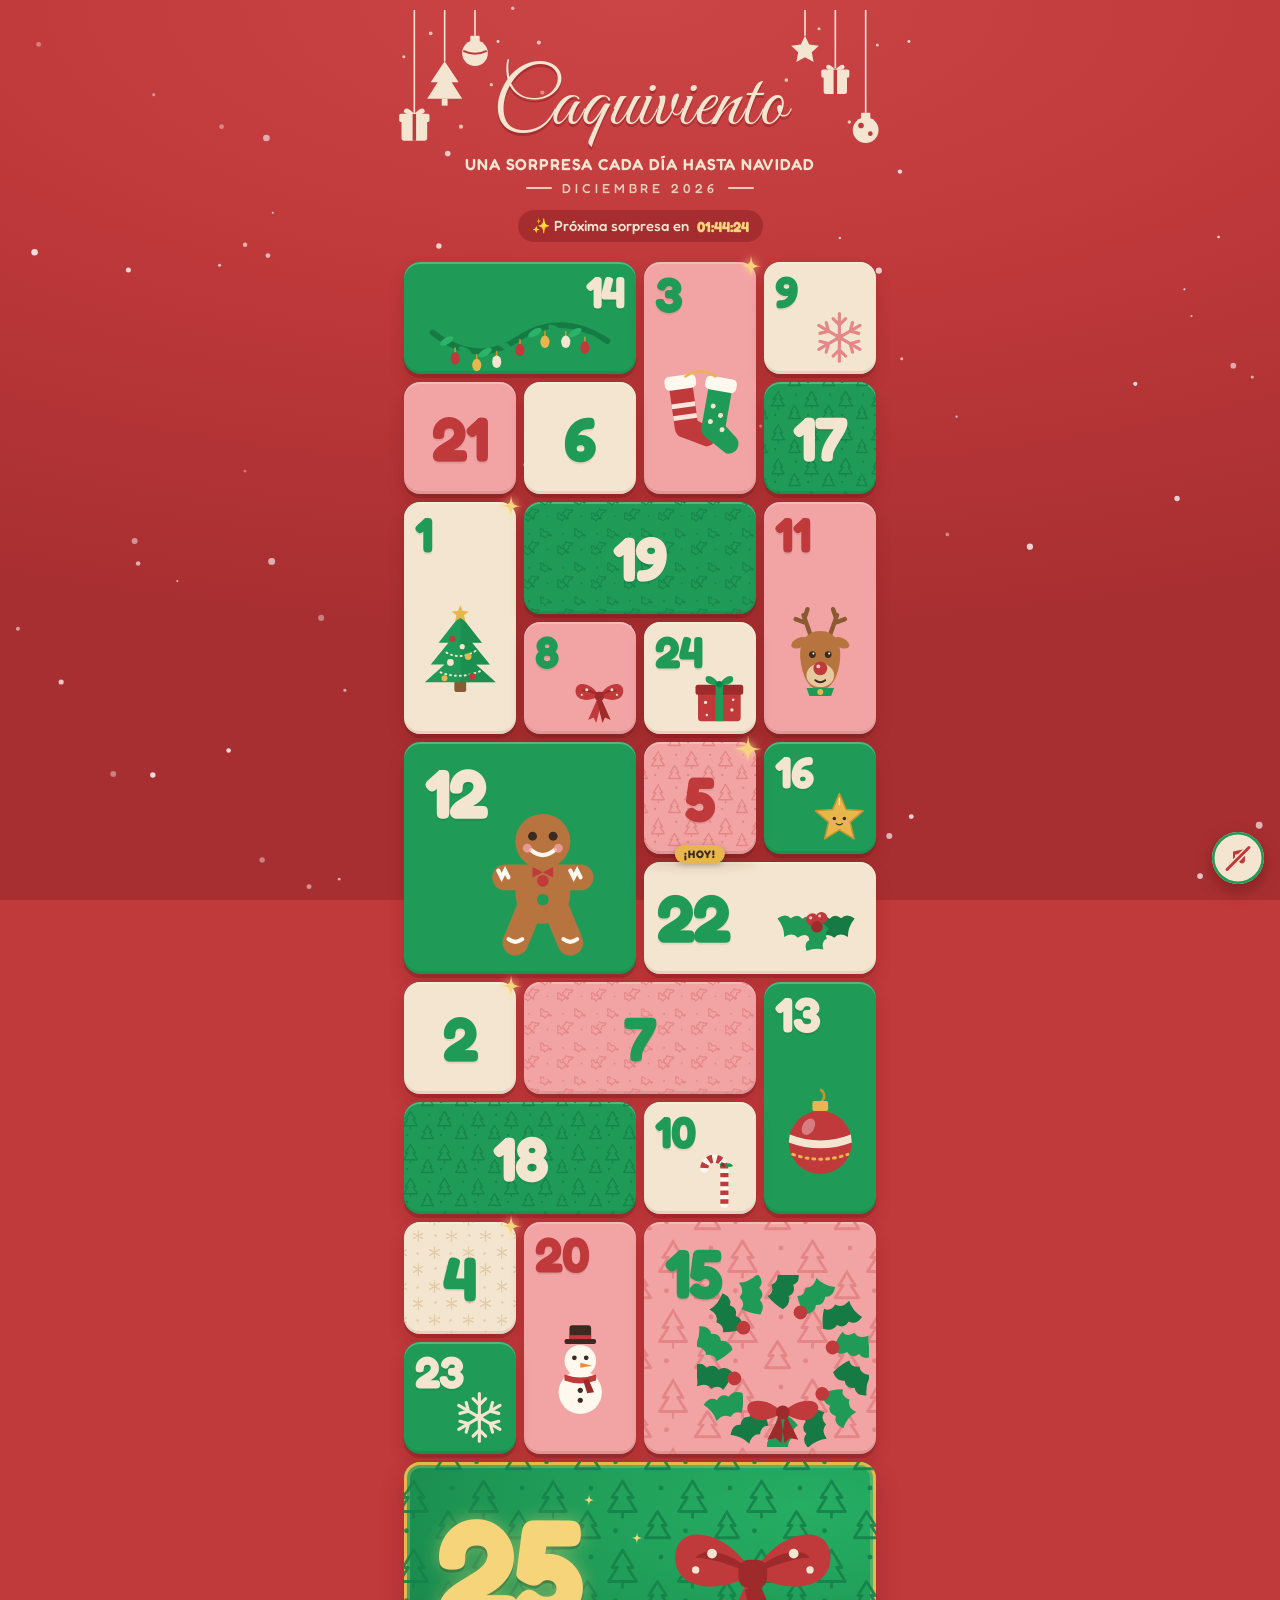
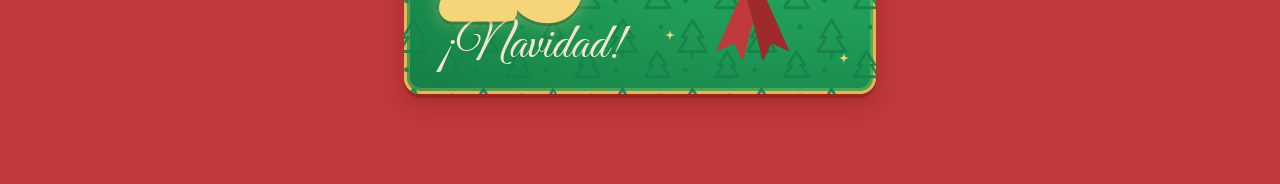
==== index.html @ 9b531969 "Añadir vuestros motes y expresiones a los textos - Nuevo array MOTES en regalos.js y comodín {MOTE} " ====
<!doctype html>
<html lang="es">
<head>
  <meta charset="utf-8">
  <meta name="viewport" content="width=device-width, initial-scale=1, viewport-fit=cover">
  <title>Caquiviento</title>
  <meta name="description" content="Una sorpresa cada día hasta Navidad 🎁">
  <meta name="theme-color" content="#C0393B">

  <!-- ================================================================
       VISTA PREVIA AL COMPARTIR (WhatsApp, etc.)
       👉 Si cambias la URL de GitHub Pages, cámbiala aquí (og:url,
          og:image y twitter:image). Tiene que ser una URL ABSOLUTA.
          URL actual: https://diiegoo72.github.io/caquidviento/
       ================================================================ -->
  <meta property="og:type" content="website">
  <meta property="og:locale" content="es_ES">
  <meta property="og:title" content="Caquiviento 🎄">
  <meta property="og:description" content="Una sorpresa cada día hasta Navidad 🎁">
  <meta property="og:url" content="https://diiegoo72.github.io/caquidviento/">
  <meta property="og:image" content="https://diiegoo72.github.io/caquidviento/assets/preview.png">
  <meta property="og:image:width" content="1200">
  <meta property="og:image:height" content="630">
  <meta property="og:image:alt" content="Calendario de Adviento Caquiviento">
  <meta name="twitter:card" content="summary_large_image">
  <meta name="twitter:title" content="Caquiviento 🎄">
  <meta name="twitter:description" content="Una sorpresa cada día hasta Navidad 🎁">
  <meta name="twitter:image" content="https://diiegoo72.github.io/caquidviento/assets/preview.png">

  <link rel="icon" href="assets/favicon.svg" type="image/svg+xml">
  <link rel="apple-touch-icon" href="assets/preview.png">

  <link rel="preconnect" href="https://fonts.googleapis.com">
  <link rel="preconnect" href="https://fonts.gstatic.com" crossorigin>
  <link href="https://fonts.googleapis.com/css2?family=Caveat:wght@500;700&family=Dancing+Script:wght@600;700&family=Fredoka:wght@400;500;600;700&family=Great+Vibes&display=swap" rel="stylesheet">
  <link rel="stylesheet" href="css/styles.css">
</head>
<body class="fase-cargando">
  <canvas id="nieve" class="nieve" aria-hidden="true"></canvas>

  <div id="etiqueta-prueba" class="etiqueta-prueba" hidden></div>

  <div class="app">
    <header class="cabecera">
      <!-- Adornos colgantes (SVG propio) -->
      <svg class="colgantes colgantes-izq" viewBox="0 0 90 130" aria-hidden="true" focusable="false">
        <g stroke="#F3E5CF" stroke-width="1.4" fill="none">
          <line x1="14" y1="0" x2="14" y2="92"/><line x1="40" y1="0" x2="40" y2="44"/><line x1="66" y1="0" x2="66" y2="22"/>
        </g>
        <g fill="#F3E5CF">
          <!-- regalo -->
          <rect x="3" y="94" width="22" height="18" rx="2"/><rect x="1" y="89" width="26" height="7" rx="1.5"/>
          <rect x="12.5" y="89" width="3" height="23" fill="#C0393B"/>
          <path d="M14 89 q-8 -8 -9 -2 q1 3 9 2z M14 89 q8 -8 9 -2 q-1 3 -9 2z"/>
          <!-- árbol -->
          <path d="M40 44 L52 62 H46 L55 76 H25 L34 62 H28Z"/><rect x="37.5" y="76" width="5" height="6"/>
          <!-- bola -->
          <rect x="62" y="22" width="8" height="5" rx="1"/><circle cx="66" cy="37" r="11"/>
          <path d="M56 35 q10 5 20 0" stroke="#C0393B" stroke-width="1.6" fill="none"/>
        </g>
        <g fill="#F3E5CF" opacity=".8"><circle cx="28" cy="20" r="1.6"/><circle cx="80" cy="64" r="1.4"/><circle cx="54" cy="100" r="1.8"/><circle cx="5" cy="40" r="1.3"/></g>
      </svg>
      <svg class="colgantes colgantes-der" viewBox="0 0 90 130" aria-hidden="true" focusable="false">
        <g stroke="#F3E5CF" stroke-width="1.4" fill="none">
          <line x1="24" y1="0" x2="24" y2="22"/><line x1="50" y1="0" x2="50" y2="50"/><line x1="76" y1="0" x2="76" y2="88"/>
        </g>
        <g fill="#F3E5CF">
          <!-- estrella -->
          <path d="M24 22 l3.6 7.6 8.3 1 -6.1 5.7 1.6 8.2 -7.4 -4.1 -7.4 4.1 1.6 -8.2 -6.1 -5.7 8.3 -1z"/>
          <!-- regalo -->
          <rect x="40" y="56" width="20" height="16" rx="2"/><rect x="38" y="51" width="24" height="7" rx="1.5"/>
          <rect x="48.5" y="51" width="3" height="21" fill="#C0393B"/>
          <path d="M50 51 q-7 -7 -8 -2 q1 3 8 2z M50 51 q7 -7 8 -2 q-1 3 -8 2z"/>
          <!-- bola -->
          <rect x="72" y="88" width="8" height="5" rx="1"/><circle cx="76" cy="103" r="11"/>
          <circle cx="72" cy="99" r="2.4" fill="#C0393B"/><circle cx="80" cy="106" r="2" fill="#C0393B"/>
        </g>
        <g fill="#F3E5CF" opacity=".8"><circle cx="8" cy="60" r="1.6"/><circle cx="36" cy="16" r="1.3"/><circle cx="62" cy="96" r="1.5"/><circle cx="86" cy="30" r="1.3"/></g>
      </svg>

      <h1 class="titulo">Caquiviento</h1>
      <p class="subtitulo">Una sorpresa cada día hasta Navidad</p>
      <p class="anio" aria-hidden="true"><span></span>Diciembre 2026<span></span></p>
      <p id="proxima" class="proxima" aria-live="off" hidden></p>
    </header>

    <main>
      <h2 class="sr-only">Calendario de Adviento</h2>
      <div id="calendario" class="rejilla"></div>

      <section id="final" class="final" hidden>
        <p class="final-titulo">Feliz Navidad, Caqui ❤️</p>
        <p class="final-texto">Gracias por abrir cada cajita conmigo. Puedes volver a verlas todas cuando quieras.</p>
        <p class="final-firma">— Diego</p>
      </section>
    </main>
  </div>

  <!-- Pantalla de espera (antes del 1 de diciembre) -->
  <div id="espera" class="espera" hidden>
    <div class="espera-tarjeta" role="dialog" aria-labelledby="espera-titulo" aria-describedby="espera-texto">
      <p class="espera-titulo" id="espera-titulo">¡Hola, <span id="mote-saludo">Caqui</span>! 🎄</p>
      <p class="espera-texto" id="espera-texto">
        Escolta! Bienvenida a tu calendario de Adviento más especial. Cada noche, a las 12 en punto,
        se abrirá una sorpresa nueva. Puedes abrirlas cuando quieras… pero nunca antes de tiempo.
      </p>
      <p class="espera-aviso">Tah como ilipollah si creías que ya tocaba 😏<br>Vuelve el 1 de diciembre.</p>
      <div class="cuenta" role="timer" aria-live="off">
        <div class="cuenta-bloque"><span id="c-dias">00</span><small>días</small></div>
        <div class="cuenta-bloque"><span id="c-horas">00</span><small>horas</small></div>
        <div class="cuenta-bloque"><span id="c-min">00</span><small>min</small></div>
        <div class="cuenta-bloque"><span id="c-seg">00</span><small>seg</small></div>
      </div>
      <p class="espera-firma">Con todo mi cariño, <span>Diego</span></p>
    </div>
  </div>

  <!-- Modal con el regalo -->
  <div id="modal" class="modal" hidden>
    <div class="modal-fondo" data-cerrar></div>
    <div class="modal-hoja" role="dialog" aria-modal="true" aria-labelledby="modal-titulo" tabindex="-1">
      <button type="button" class="modal-cerrar" data-cerrar aria-label="Cerrar regalo"></button>
      <div id="modal-contenido" class="modal-contenido"></div>
    </div>
  </div>

  <div id="toast" class="toast" role="status" aria-live="polite"></div>

  <button type="button" id="musica" class="boton-musica" aria-pressed="false" aria-label="Activar música"></button>

  <canvas id="confeti" class="confeti" aria-hidden="true"></canvas>

  <script src="js/iconos.js"></script>
  <script src="js/regalos.js"></script>
  <script src="js/app.js"></script>
</body>
</html>
---- css/styles.css ----
/* =========================================================
   Caquiviento — estilos (mobile-first)
   ========================================================= */

:root {
  --rojo: #C0393B;
  --rojo-osc: #A82F31;
  --rosa: #F2A3A3;
  --crema: #F3E5CF;
  --verde: #1F9B57;
  --verde-osc: #157A43;
  --oro: #E8B64C;
  --oro-cl: #F6D57A;
  --papel: #FFF8EE;
  --tinta: #3A2A22;

  --f-script: 'Great Vibes', 'Dancing Script', cursive;
  --f-redonda: 'Fredoka', 'Baloo 2', system-ui, sans-serif;
  --f-firma: 'Dancing Script', cursive;
  --f-mano: 'Caveat', 'Dancing Script', cursive;

  --pad: 14px;
  --gap: 8px;
  --radio: 16px;
}

*, *::before, *::after { box-sizing: border-box; }

html { -webkit-text-size-adjust: 100%; }

body {
  margin: 0;
  min-height: 100vh;
  min-height: 100dvh;
  font-family: var(--f-redonda);
  color: var(--crema);
  background:
    radial-gradient(120% 70% at 50% 0%, #CB4446 0%, var(--rojo) 45%, var(--rojo-osc) 100%) fixed,
    var(--rojo);
  overflow-x: hidden;
  -webkit-tap-highlight-color: transparent;
}
body.modal-abierto { overflow: hidden; }

.sr-only {
  position: absolute; width: 1px; height: 1px; padding: 0; margin: -1px;
  overflow: hidden; clip: rect(0 0 0 0); white-space: nowrap; border: 0;
}

:focus-visible { outline: 3px solid var(--oro-cl); outline-offset: 3px; }

/* ---------- Nieve y confeti ---------- */
.nieve, .confeti {
  position: fixed; inset: 0; width: 100%; height: 100%;
  pointer-events: none;
}
.nieve { z-index: 0; }
.confeti { z-index: 80; }

/* ---------- Contenedor ---------- */
.app {
  position: relative;
  z-index: 1;
  width: 100%;
  max-width: 500px;
  margin: 0 auto;
  padding-bottom: calc(90px + env(safe-area-inset-bottom));
  container-type: inline-size;
}

/* ---------- Cabecera ---------- */
.cabecera {
  position: relative;
  text-align: center;
  padding: 30px var(--pad) 14px;
  overflow-x: clip;
}
.colgantes {
  position: absolute;
  top: 0;
  width: 21cqi;
  max-width: 105px;
  height: auto;
  animation: balanceo 6s ease-in-out infinite;
  transform-origin: 50% 0;
}
.colgantes-izq { left: 8px; }
.colgantes-der { right: 8px; animation-delay: -3s; }
@keyframes balanceo {
  0%, 100% { transform: rotate(-1.5deg); }
  50% { transform: rotate(1.5deg); }
}

.titulo {
  position: relative;
  margin: 26px 0 0;
  font-family: var(--f-script);
  font-weight: 400;
  font-size: clamp(3.1rem, 17cqi, 5rem);
  line-height: 1;
  color: var(--crema);
  text-shadow: 0 3px 0 rgba(110, 18, 20, .35);
  letter-spacing: .01em;
}
.subtitulo {
  margin: 8px 0 0;
  font-weight: 600;
  font-size: clamp(.82rem, 3.9cqi, 1rem);
  letter-spacing: .06em;
  text-transform: uppercase;
}
.anio {
  margin: 6px auto 0;
  display: flex; align-items: center; justify-content: center; gap: 10px;
  font-weight: 500;
  font-size: .82rem;
  letter-spacing: .3em;
  text-transform: uppercase;
  opacity: .85;
}
.anio span { width: 26px; height: 1.5px; background: currentColor; border-radius: 2px; }

.proxima {
  display: inline-flex; align-items: center; gap: 8px;
  margin: 14px auto 0;
  padding: 7px 14px;
  border-radius: 999px;
  background: rgba(110, 18, 20, .32);
  font-weight: 500;
  font-size: .92rem;
  font-variant-numeric: tabular-nums;
}
[hidden] { display: none !important; }
.proxima strong { font-weight: 700; color: var(--oro-cl); }

/* ---------- Rejilla ---------- */
.rejilla {
  --celda: calc((100cqi - 2 * var(--pad) - 3 * var(--gap)) / 4);
  display: grid;
  grid-template-columns: repeat(4, 1fr);
  grid-auto-rows: var(--celda);
  gap: var(--gap);
  padding: 6px var(--pad) 0;
  transition: filter 1.6s ease, opacity 1.6s ease, transform 1.6s ease;
}

/* Fase de espera: calendario de fondo, gris y difuminado */
.fase-espera .rejilla,
.fase-espera .proxima {
  filter: grayscale(1) blur(3px);
  opacity: .55;
  pointer-events: none;
  transform: scale(.985);
}
.fase-cargando .rejilla { opacity: 0; }

/* ---------- Casilla ---------- */
.casilla {
  position: relative;
  display: block;
  width: 100%;
  height: 100%;
  min-width: 44px;
  min-height: 44px;
  margin: 0;
  padding: 0;
  border: 0;
  border-radius: var(--radio);
  background: none;
  font: inherit;
  color: inherit;
  cursor: pointer;
  container-type: size;
  perspective: 320cqmax;
  perspective-origin: 50% 0;
  -webkit-user-select: none;
  user-select: none;
  touch-action: manipulation;
}
.casilla:focus-visible { outline-offset: 2px; z-index: 5; }

.c-rosa  { --c: var(--rosa);  --t: var(--verde); --int1: #D87878; --int2: #A94A4C; }
.c-crema { --c: var(--crema); --t: var(--verde); --int1: #D9C29E; --int2: #A88B62; }
.c-verde { --c: var(--verde); --t: var(--crema); --int1: #167443; --int2: #0C4B2A; }

.tapa, .interior {
  position: absolute;
  inset: 0;
  border-radius: inherit;
}

.interior {
  overflow: hidden;
  background: radial-gradient(120% 90% at 50% 100%, var(--int1), var(--int2));
  box-shadow: inset 0 10px 18px rgba(0, 0, 0, .35);
}

.tapa {
  overflow: hidden;
  background-color: var(--c);
  box-shadow:
    inset 0 -3px 0 rgba(0, 0, 0, .08),
    inset 0 2px 0 rgba(255, 255, 255, .25),
    0 4px 0 rgba(90, 10, 12, .22),
    0 8px 16px rgba(90, 10, 12, .18);
  transform-origin: 50% 0;
  transition: transform .5s cubic-bezier(.3, 1.3, .5, 1), box-shadow .3s;
  backface-visibility: hidden;
  -webkit-backface-visibility: hidden;
  will-change: transform;
}

.patron {
  position: absolute; inset: 0;
  background-size: 30cqmin 30cqmin;
  background-position: center;
  opacity: .9;
}

/* Números */
.num {
  position: absolute;
  font-family: var(--f-redonda);
  font-weight: 700;
  line-height: .9;
  letter-spacing: -.03em;
  color: var(--t);
  text-shadow: 0 2px 0 rgba(0, 0, 0, .07);
}
.num.n-rojo { color: var(--rojo); }
.num.centro { inset: 0; display: grid; place-items: center; font-size: 56cqmin; }
.num.izq    { top: 9cqmin; left: 10cqmin; font-size: 40cqmin; }
.num.der    { top: 9cqmin; right: 10cqmin; font-size: 40cqmin; }
.num.lado   { left: 12cqmin; top: 50%; transform: translateY(-50%); font-size: 60cqmin; }
[data-tam="2x2"] .num.izq { font-size: 30cqmin; top: 8cqmin; left: 9cqmin; }
[data-tam="1x2"] .num.izq { font-size: 44cqmin; }

/* Ilustraciones */
.ilus { position: absolute; display: block; }
.ilus svg { display: block; width: 100%; height: 100%; }
.ilus.abajo-der    { right: 5cqmin; bottom: 5cqmin; width: 56cqmin; height: 56cqmin; }
.ilus.abajo-centro { left: 6%; right: 6%; bottom: 5%; height: 60%; }
.ilus.abajo        { left: 0; right: 0; bottom: 0; height: 52%; }
.ilus.grande       { right: 3cqmin; bottom: 3cqmin; width: 74cqmin; height: 74cqmin; }
.ilus.der          { right: 4%; top: 10%; bottom: 10%; width: 44%; }

/* Lo que asoma de una cajita abierta */
.asoma {
  position: absolute;
  left: 50%;
  bottom: -8%;
  width: 54cqmin;
  height: 54cqmin;
  transform: translateX(-50%) translateY(40%) scale(.6);
  transition: transform .5s cubic-bezier(.3, 1.6, .5, 1) .25s;
}
.asoma svg { width: 100%; height: 100%; display: block; filter: drop-shadow(0 3px 3px rgba(0,0,0,.3)); }

/* Destello de "disponible" */
.destello {
  position: absolute;
  top: -7px; right: -6px;
  width: 22px; height: 22px;
  color: var(--oro-cl);
  opacity: 0;
  pointer-events: none;
  z-index: 3;
  filter: drop-shadow(0 0 4px rgba(255, 230, 150, .9));
}
.destello svg { width: 100%; height: 100%; display: block; }
.etiqueta-hoy {
  position: absolute;
  left: 50%; bottom: -9px;
  transform: translateX(-50%);
  padding: 2px 9px;
  border-radius: 999px;
  background: var(--oro);
  color: var(--tinta);
  font-size: .68rem;
  font-weight: 700;
  letter-spacing: .08em;
  text-transform: uppercase;
  white-space: nowrap;
  box-shadow: 0 2px 6px rgba(0,0,0,.25);
  z-index: 4;
  display: none;
}

/* ----- Estados ----- */
.casilla.disponible:not(.abierta) .tapa { animation: latido 2.6s ease-in-out infinite; }
.casilla.disponible:not(.abierta) .destello { opacity: 1; animation: chispa 2.6s ease-in-out infinite; }
.casilla.hoy:not(.abierta) .tapa { animation: latidoHoy 1.8s ease-in-out infinite; }
.casilla.hoy:not(.abierta) .destello { width: 28px; height: 28px; animation-duration: 1.8s; }
.casilla.hoy:not(.abierta) .etiqueta-hoy { display: block; }
.casilla.hoy:not(.abierta) { z-index: 3; }

@keyframes latido {
  0%, 100% { box-shadow: inset 0 -3px 0 rgba(0,0,0,.08), inset 0 2px 0 rgba(255,255,255,.25), 0 4px 0 rgba(90,10,12,.22), 0 0 0 0 rgba(246,213,122,0); }
  50%      { box-shadow: inset 0 -3px 0 rgba(0,0,0,.08), inset 0 2px 0 rgba(255,255,255,.25), 0 4px 0 rgba(90,10,12,.22), 0 0 0 4px rgba(246,213,122,.55); }
}
@keyframes latidoHoy {
  0%, 100% { transform: scale(1);     box-shadow: 0 4px 0 rgba(90,10,12,.22), 0 0 0 2px rgba(246,213,122,.9), 0 0 0 2px rgba(246,213,122,0); }
  50%      { transform: scale(1.035); box-shadow: 0 4px 0 rgba(90,10,12,.22), 0 0 0 2px rgba(246,213,122,.9), 0 0 18px 6px rgba(246,213,122,.55); }
}
@keyframes chispa {
  0%, 100% { transform: scale(.6) rotate(0deg); opacity: .4; }
  50%      { transform: scale(1.1) rotate(90deg); opacity: 1; }
}

/* Cajita abierta: tapa medio levantada y algo asomando */
.casilla.abierta { z-index: 2; }
.casilla.abierta .tapa {
  transform: rotateX(-52deg);
  box-shadow: 0 2px 0 rgba(0,0,0,.1), 0 6px 10px rgba(60, 5, 8, .22);
  filter: brightness(.97);
}
.casilla.abierta .asoma { transform: translateX(-50%) translateY(0) scale(1); }

/* Animación de apertura */
.casilla.abriendo { z-index: 6; }
.casilla.abriendo .tapa { animation: levantarTapa .8s cubic-bezier(.3, .8, .4, 1) forwards; }
.casilla.abriendo .asoma { transform: translateX(-50%) translateY(-6%) scale(1.15); }
@keyframes levantarTapa {
  0%   { transform: rotateX(0deg); }
  15%  { transform: rotateX(8deg); }
  60%  { transform: rotateX(-120deg); }
  100% { transform: rotateX(-52deg); }
}

/* Tocar una casilla bloqueada */
.casilla.tiembla { animation: temblar .5s cubic-bezier(.36, .07, .19, .97); }
@keyframes temblar {
  10%, 90% { transform: translateX(-1px) rotate(-.5deg); }
  20%, 80% { transform: translateX(3px) rotate(1deg); }
  30%, 50%, 70% { transform: translateX(-5px) rotate(-1.5deg); }
  40%, 60% { transform: translateX(5px) rotate(1.5deg); }
}
.casilla.bota .tapa { animation: botar .35s ease; }
@keyframes botar {
  0%, 100% { transform: rotateX(-52deg); }
  50% { transform: rotateX(-70deg); }
}
.casilla:active:not(.abierta) .tapa { transform: scale(.97); }

/* ----- Casilla 25 (la especial) ----- */
.casilla.especial .tapa {
  background:
    radial-gradient(130% 120% at 85% 20%, #26AE63 0%, var(--verde) 45%, var(--verde-osc) 100%);
  box-shadow:
    inset 0 0 0 3px var(--oro),
    inset 0 0 0 6px rgba(246, 213, 122, .25),
    0 4px 0 rgba(90, 10, 12, .25),
    0 10px 22px rgba(90, 10, 12, .25);
}
.casilla.especial .tapa::after {
  /* brillo dorado que recorre la casilla */
  content: '';
  position: absolute; inset: -20%;
  background: linear-gradient(105deg, transparent 40%, rgba(255, 240, 190, .35) 50%, transparent 60%);
  transform: translateX(-100%);
  animation: brillo 4.5s ease-in-out infinite;
}
@keyframes brillo { 0%, 55% { transform: translateX(-100%); } 100% { transform: translateX(100%); } }
.casilla.especial .num {
  left: 7cqw; top: 50%; transform: translateY(-58%);
  font-size: 62cqh;
  color: var(--oro-cl);
  text-shadow: 0 3px 0 rgba(0,0,0,.18), 0 0 18px rgba(246, 213, 122, .45);
}
.casilla.especial .navidad {
  position: absolute;
  left: 7cqw; bottom: 10cqh;
  font-family: var(--f-script);
  font-size: 22cqh;
  line-height: 1;
  color: var(--crema);
}
.casilla.especial .ilus { right: 4cqw; top: 6cqh; bottom: 6cqh; width: 44cqw; }
.casilla.especial .chispas { position: absolute; inset: 0; pointer-events: none; }
.casilla.especial .chispas i {
  position: absolute;
  width: 12px; height: 12px;
  color: var(--oro-cl);
  animation: chispa 2.4s ease-in-out infinite;
}
.casilla.especial .chispas i svg { width: 100%; height: 100%; display: block; }
.casilla.especial.abierta .tapa { transform: rotateX(-48deg); }
.casilla.especial .asoma { width: 40cqh; height: 40cqh; bottom: -4%; }
.casilla.especial .asoma.doble { width: 92cqw; display: flex; justify-content: space-between; }
.casilla.especial .asoma.doble svg { width: 40cqh; height: 40cqh; }

/* ---------- Mensaje final ---------- */
.final {
  margin: 26px var(--pad) 0;
  padding: 22px 18px 18px;
  border-radius: 22px;
  background: var(--crema);
  color: var(--tinta);
  text-align: center;
  box-shadow: 0 8px 22px rgba(90, 10, 12, .3), inset 0 0 0 3px var(--oro);
  animation: aparecer .8s ease both;
}
.final-titulo { margin: 0; font-family: var(--f-script); font-size: 2.5rem; color: var(--rojo); line-height: 1.1; }
.final-texto { margin: 8px 0 0; font-size: .98rem; line-height: 1.45; }
.final-firma { margin: 6px 0 0; font-family: var(--f-firma); font-size: 1.7rem; color: var(--verde); }

@keyframes aparecer { from { opacity: 0; transform: translateY(14px); } to { opacity: 1; transform: none; } }

/* ---------- Pantalla de espera ---------- */
.espera {
  position: fixed;
  inset: 0;
  z-index: 40;
  display: flex;
  align-items: center;
  justify-content: center;
  padding: 20px 16px;
  background: radial-gradient(circle at 50% 45%, rgba(90, 10, 12, .1), rgba(70, 6, 8, .5));
  overflow-y: auto;
}
.espera[hidden] { display: none; }
.espera-tarjeta {
  position: relative;
  width: 100%;
  max-width: 400px;
  margin: auto;
  padding: 26px 22px 20px;
  border-radius: 26px;
  background: var(--crema);
  color: var(--tinta);
  text-align: center;
  box-shadow: 0 18px 40px rgba(60, 5, 8, .45), inset 0 0 0 3px var(--rosa), inset 0 0 0 7px var(--crema), inset 0 0 0 8.5px rgba(192, 57, 59, .35);
  animation: aparecer .7s ease both;
}
.espera-titulo { margin: 0; font-family: var(--f-script); font-size: 2.7rem; line-height: 1.05; color: var(--rojo); }
.espera-texto { margin: 12px 0 0; font-size: 1rem; line-height: 1.5; }
.espera-aviso { margin: 14px 0 0; font-weight: 700; font-size: 1.08rem; line-height: 1.35; color: var(--verde); }
.cuenta {
  display: grid;
  grid-template-columns: repeat(4, 1fr);
  gap: 8px;
  margin: 16px 0 0;
}
.cuenta-bloque {
  padding: 10px 2px 7px;
  border-radius: 14px;
  background: var(--verde);
  color: var(--crema);
  box-shadow: 0 3px 0 var(--verde-osc);
}
.cuenta-bloque span {
  display: block;
  font-size: 1.8rem;
  font-weight: 700;
  line-height: 1;
  font-variant-numeric: tabular-nums;
}
.cuenta-bloque small { display: block; margin-top: 4px; font-size: .72rem; font-weight: 500; letter-spacing: .06em; text-transform: uppercase; opacity: .9; }
.espera-firma { margin: 16px 0 0; font-size: .95rem; }
.espera-firma span { display: block; font-family: var(--f-firma); font-size: 2rem; color: var(--rojo); line-height: 1.1; }

.espera.saliendo { animation: fundir 1s ease forwards; }
.espera.saliendo .espera-tarjeta { animation: salirTarjeta .9s cubic-bezier(.5, -0.3, .7, .3) forwards; }
@keyframes fundir { to { opacity: 0; } }
@keyframes salirTarjeta { to { transform: translateY(-30px) scale(.85) rotate(-3deg); opacity: 0; } }

/* ---------- Modal ---------- */
.modal {
  position: fixed;
  inset: 0;
  z-index: 60;
  display: flex;
  align-items: flex-end;
  justify-content: center;
}
.modal[hidden] { display: none; }
.modal-fondo {
  position: absolute; inset: 0;
  background: rgba(45, 6, 8, .62);
  opacity: 0;
  transition: opacity .3s ease;
}
.modal-hoja {
  position: relative;
  width: 100%;
  max-width: 500px;
  max-height: 92vh;
  max-height: 92dvh;
  overflow-y: auto;
  overscroll-behavior: contain;
  padding: 22px 18px calc(26px + env(safe-area-inset-bottom));
  border-radius: 26px 26px 0 0;
  background: var(--crema);
  color: var(--tinta);
  box-shadow: 0 -10px 40px rgba(40, 4, 6, .45);
  transform: translateY(100%);
  transition: transform .45s cubic-bezier(.2, 1, .3, 1);
}
.modal-hoja:focus { outline: none; }
.modal.visible .modal-fondo { opacity: 1; }
.modal.visible .modal-hoja { transform: none; }
@media (min-width: 560px) and (min-height: 620px) {
  .modal { align-items: center; padding: 24px; }
  .modal-hoja { border-radius: 26px; transform: translateY(30px) scale(.96); opacity: 0; transition: transform .4s cubic-bezier(.2, 1, .3, 1), opacity .3s; }
  .modal.visible .modal-hoja { opacity: 1; }
}
.modal-hoja::before {
  /* asa de la hoja */
  content: '';
  position: absolute; top: 8px; left: 50%;
  width: 42px; height: 5px; margin-left: -21px;
  border-radius: 3px;
  background: rgba(58, 42, 34, .18);
}
.modal-cerrar {
  position: absolute;
  top: 10px; right: 10px;
  z-index: 2;
  width: 44px; height: 44px;
  display: grid; place-items: center;
  padding: 0;
  border: 0;
  border-radius: 50%;
  background: rgba(58, 42, 34, .08);
  color: var(--tinta);
  cursor: pointer;
}
.modal-cerrar svg { width: 22px; height: 22px; }
.modal-cerrar:hover { background: rgba(58, 42, 34, .14); }

.chip-dia {
  display: inline-block;
  margin: 2px 0 12px;
  padding: 4px 12px;
  border-radius: 999px;
  background: var(--rojo);
  color: var(--crema);
  font-size: .8rem;
  font-weight: 600;
  letter-spacing: .08em;
  text-transform: uppercase;
}
.regalo { display: grid; gap: 16px; }
.regalo p { margin: 0; }
.regalo .parrafos p + p { margin-top: .7em; }
.regalo-titulo {
  margin: 0;
  font-family: var(--f-redonda);
  font-weight: 700;
  font-size: 1.6rem;
  line-height: 1.15;
  color: var(--verde);
}
.texto { font-size: 1.04rem; line-height: 1.55; }

/* Vale (cupón troquelado) */
.vale {
  position: relative;
  margin: 4px 6px;
  padding: 22px 22px 18px;
  border-radius: 18px;
  background:
    radial-gradient(circle at 0 50%, transparent 14px, var(--papel) 15px) left / 51% 100% no-repeat,
    radial-gradient(circle at 100% 50%, transparent 14px, var(--papel) 15px) right / 51% 100% no-repeat;
  filter: drop-shadow(0 6px 10px rgba(90, 10, 12, .18));
  text-align: center;
}
.vale-borde {
  position: absolute;
  inset: 8px;
  border: 2.5px dashed var(--rojo);
  border-radius: 12px;
  pointer-events: none;
  -webkit-mask: radial-gradient(circle at 0 50%, transparent 20px, #000 21px) left / 51% 100% no-repeat,
                radial-gradient(circle at 100% 50%, transparent 20px, #000 21px) right / 51% 100% no-repeat;
          mask: radial-gradient(circle at 0 50%, transparent 20px, #000 21px) left / 51% 100% no-repeat,
                radial-gradient(circle at 100% 50%, transparent 20px, #000 21px) right / 51% 100% no-repeat;
}
.vale-cabecera {
  display: flex; justify-content: space-between; align-items: center;
  font-size: .78rem; font-weight: 700; letter-spacing: .22em; text-transform: uppercase;
  color: var(--rojo);
}
.vale-cabecera .serie { letter-spacing: .08em; font-variant-numeric: tabular-nums; opacity: .8; }
.vale .regalo-titulo { margin: 14px 0 10px; font-size: 1.75rem; color: var(--verde); }
.vale .texto { padding: 0 6px; }
.vale-condiciones {
  margin: 14px 6px 0 !important;
  padding-top: 10px;
  border-top: 1.5px dotted rgba(58, 42, 34, .35);
  font-size: .86rem;
  line-height: 1.45;
  font-style: italic;
  opacity: .85;
}
.firma {
  display: flex; justify-content: flex-end; align-items: baseline; gap: 8px;
  margin-top: 10px !important;
  font-size: .8rem;
  opacity: .9;
}
.firma b { font-family: var(--f-firma); font-weight: 700; font-size: 2.1rem; line-height: 1; color: var(--rojo); transform: rotate(-4deg); display: inline-block; }

/* Invitación */
.invitacion {
  position: relative;
  padding: 26px 20px 22px;
  border-radius: 20px;
  background: radial-gradient(120% 90% at 50% 0%, #25A862, var(--verde) 55%, var(--verde-osc));
  color: var(--crema);
  text-align: center;
  box-shadow: 0 8px 20px rgba(10, 60, 30, .3);
}
.invitacion::before {
  content: '';
  position: absolute; inset: 8px;
  border: 1.5px solid rgba(246, 213, 122, .8);
  border-radius: 14px;
  pointer-events: none;
}
.invitacion::after {
  content: '';
  position: absolute; inset: 12px;
  border: 1px solid rgba(246, 213, 122, .35);
  border-radius: 11px;
  pointer-events: none;
}
.inv-antetitulo { font-size: .78rem; font-weight: 600; letter-spacing: .28em; text-transform: uppercase; color: var(--oro-cl); }
.invitacion .regalo-titulo {
  margin: 8px 0 6px;
  font-family: var(--f-script);
  font-weight: 400;
  font-size: 2.6rem;
  line-height: 1.05;
  color: var(--crema);
}
.inv-detalles { display: grid; gap: 8px; margin: 16px auto 4px; max-width: 320px; text-align: left; }
.inv-detalles div {
  display: flex; align-items: center; gap: 12px;
  padding: 9px 12px;
  border-radius: 12px;
  background: rgba(255, 255, 255, .1);
}
.inv-detalles dt { font-size: 1.2rem; }
.inv-detalles dd { margin: 0; font-weight: 600; line-height: 1.3; }
.invitacion .texto { margin-top: 10px; }
.invitacion .firma { justify-content: center; }
.invitacion .firma b { color: var(--oro-cl); }

/* Foto (polaroid) */
.polaroid {
  margin: 4px auto 0;
  width: min(100%, 360px);
  padding: 12px 12px 8px;
  background: #fff;
  border-radius: 4px;
  box-shadow: 0 10px 24px rgba(60, 20, 10, .22), 0 1px 3px rgba(0,0,0,.12);
  transform: rotate(-1.8deg);
}
.polaroid img { display: block; width: 100%; height: auto; border-radius: 2px; background: #eee; }
.polaroid figcaption {
  padding: 10px 4px 4px;
  font-family: var(--f-mano);
  font-size: 1.45rem;
  line-height: 1.15;
  text-align: center;
  color: var(--tinta);
}
.cinta {
  position: relative;
}
.cinta::before {
  content: '';
  position: absolute; top: -10px; left: 50%;
  width: 90px; height: 24px; margin-left: -45px;
  background: rgba(242, 163, 163, .75);
  transform: rotate(3deg);
  z-index: 1;
}

/* Carta (papel rayado: todo va en múltiplos de 32px para caer sobre las líneas) */
.carta {
  position: relative;
  padding: 32px 18px 32px 36px;
  border-radius: 6px;
  background:
    linear-gradient(90deg, transparent 24px, rgba(192, 57, 59, .45) 24px, rgba(192, 57, 59, .45) 25.5px, transparent 25.5px),
    repeating-linear-gradient(180deg, transparent 0, transparent 31px, #EADBC4 31px, #EADBC4 32px);
  background-color: var(--papel);
  box-shadow: 0 8px 20px rgba(60, 20, 10, .16);
}
.carta .regalo-titulo { margin: 0 0 32px; font-family: var(--f-firma); font-size: 1.9rem; line-height: 32px; color: var(--rojo); }
.carta .texto { font-family: var(--f-mano); font-size: 1.4rem; line-height: 32px; }
.carta .parrafos p + p { margin-top: 32px; }
.carta .firma { margin-top: 32px !important; height: 32px; align-items: flex-end; font-family: var(--f-mano); font-size: 1.2rem; line-height: 32px; }
.carta .firma b { font-size: 2rem; line-height: 32px; }
.carta + .polaroid, .carta ~ .polaroid { margin-top: 8px; }

/* Canción y vídeo */
.marco-spotify { border-radius: 14px; overflow: hidden; background: #282828; min-height: 152px; }
.marco-spotify iframe { display: block; width: 100%; height: 152px; border: 0; }
.marco-video {
  position: relative;
  border-radius: 16px;
  overflow: hidden;
  background: #120607;
  aspect-ratio: 16 / 9;
  box-shadow: 0 8px 20px rgba(60, 10, 10, .25);
}
.marco-video.vertical { aspect-ratio: auto; max-height: 70vh; }
.marco-video iframe, .marco-video video { position: absolute; inset: 0; width: 100%; height: 100%; border: 0; background: #120607; }
.marco-video.vertical video { position: static; max-height: 70vh; }
.sin-medio {
  display: grid; place-items: center; gap: 6px;
  padding: 28px 16px;
  border-radius: 16px;
  border: 2px dashed rgba(58, 42, 34, .3);
  text-align: center;
  font-size: .95rem;
  color: rgba(58, 42, 34, .8);
}
.sin-medio .grande { font-size: 2.2rem; }
.enlace-ext { font-size: .9rem; color: var(--verde-osc); font-weight: 600; }
.cancion-cabecera { display: flex; align-items: center; gap: 12px; }
.disco {
  flex: none;
  width: 54px; height: 54px;
  border-radius: 50%;
  background: radial-gradient(circle, var(--rojo) 0 8px, #2a2a2a 9px 12px, #111 13px 100%);
  box-shadow: inset 0 0 0 4px #222, 0 4px 10px rgba(0,0,0,.25);
  animation: girar 4s linear infinite;
}
@keyframes girar { to { transform: rotate(360deg); } }

/* Modal especial del día 25 */
.modal-hoja.especial {
  background:
    radial-gradient(120% 60% at 50% 0%, #26AE63 0%, var(--verde) 40%, #0F5A33 100%);
  color: var(--crema);
  box-shadow: 0 -10px 40px rgba(40, 4, 6, .5), inset 0 3px 0 var(--oro);
}
.modal-hoja.especial::before { background: rgba(246, 213, 122, .5); }
.modal-hoja.especial .modal-cerrar { background: rgba(255, 255, 255, .14); color: var(--crema); }
.especial-cabecera { position: relative; text-align: center; padding-top: 6px; }
.especial-cabecera .lazo-grande { width: 96px; height: 96px; margin: 0 auto -6px; }
.especial-cabecera .lazo-grande svg { width: 100%; height: 100%; display: block; }
.especial-cabecera .chip-dia { background: var(--oro); color: var(--tinta); margin-bottom: 4px; }
.especial-cabecera .regalo-titulo {
  font-family: var(--f-script);
  font-weight: 400;
  font-size: 3rem;
  line-height: 1.05;
  color: var(--oro-cl);
  text-shadow: 0 2px 0 rgba(0, 0, 0, .2), 0 0 24px rgba(246, 213, 122, .35);
}
.especial-cabecera .estrellitas { position: absolute; inset: 0; pointer-events: none; }
.especial-cabecera .estrellitas i { position: absolute; width: 14px; height: 14px; color: var(--oro-cl); animation: chispa 2.2s ease-in-out infinite; }
.especial-cabecera .estrellitas i svg { width: 100%; height: 100%; display: block; }
.modal-hoja.especial .marco-video { box-shadow: 0 0 0 3px var(--oro), 0 12px 30px rgba(0, 0, 0, .35); }
.modal-hoja.especial .texto { text-align: center; }
.modal-hoja.especial .sin-medio { border-color: rgba(246, 213, 122, .6); color: var(--crema); }
.modal-hoja.especial .firma { justify-content: center; }
.modal-hoja.especial .firma b { color: var(--oro-cl); }

/* ---------- Toast ---------- */
.toast {
  position: fixed;
  left: 50%;
  bottom: calc(84px + env(safe-area-inset-bottom));
  z-index: 70;
  width: max-content;
  max-width: calc(100% - 32px);
  padding: 12px 18px;
  border-radius: 18px;
  background: var(--crema);
  color: var(--tinta);
  font-weight: 500;
  font-size: .98rem;
  line-height: 1.35;
  text-align: center;
  box-shadow: 0 10px 28px rgba(50, 5, 8, .4), inset 0 0 0 2px var(--rosa);
  opacity: 0;
  transform: translate(-50%, 16px) scale(.96);
  transition: opacity .25s ease, transform .35s cubic-bezier(.2, 1.4, .4, 1);
  pointer-events: none;
}
.toast.visible { opacity: 1; transform: translate(-50%, 0) scale(1); }

/* ---------- Botón música ---------- */
.boton-musica {
  position: fixed;
  right: 16px;
  bottom: calc(16px + env(safe-area-inset-bottom));
  z-index: 30;
  width: 52px; height: 52px;
  display: grid; place-items: center;
  padding: 0;
  border: 0;
  border-radius: 50%;
  background: var(--crema);
  color: var(--rojo);
  box-shadow: 0 6px 16px rgba(60, 5, 8, .35), inset 0 0 0 2.5px var(--verde);
  cursor: pointer;
}
.boton-musica svg { width: 24px; height: 24px; }
.boton-musica::after {
  content: '';
  position: absolute;
  top: 50%; left: 50%;
  width: 34px; height: 3px;
  margin: -1.5px 0 0 -17px;
  border-radius: 2px;
  background: var(--rojo);
  transform: rotate(-45deg);
  box-shadow: 0 0 0 1.5px var(--crema);
}
.boton-musica.sonando::after { display: none; }
.boton-musica.sonando { animation: pulsoMusica 1.6s ease-in-out infinite; color: var(--verde); }
@keyframes pulsoMusica {
  0%, 100% { box-shadow: 0 6px 16px rgba(60,5,8,.35), inset 0 0 0 2.5px var(--verde), 0 0 0 0 rgba(243,229,207,.6); }
  50% { box-shadow: 0 6px 16px rgba(60,5,8,.35), inset 0 0 0 2.5px var(--verde), 0 0 0 9px rgba(243,229,207,0); }
}

/* ---------- Etiqueta modo prueba ---------- */
.etiqueta-prueba {
  position: fixed;
  top: 8px; left: 8px;
  z-index: 90;
  padding: 4px 10px;
  border-radius: 8px;
  background: #FFE066;
  color: #3A2A22;
  font: 700 .7rem/1.3 var(--f-redonda);
  letter-spacing: .05em;
  box-shadow: 0 2px 8px rgba(0, 0, 0, .3);
  pointer-events: none;
  font-variant-numeric: tabular-nums;
}

/* ---------- Pantallas grandes ---------- */
@media (min-width: 560px) {
  .app { padding-top: 10px; }
}

/* ---------- Movimiento reducido ---------- */
@media (prefers-reduced-motion: reduce) {
  *, *::before, *::after {
    animation-duration: .01ms !important;
    animation-iteration-count: 1 !important;
    transition-duration: .01ms !important;
  }
  .casilla.disponible:not(.abierta) .destello { opacity: 1; }
  .casilla.hoy:not(.abierta) .tapa { box-shadow: 0 4px 0 rgba(90,10,12,.22), 0 0 0 3px rgba(246,213,122,.9); }
}
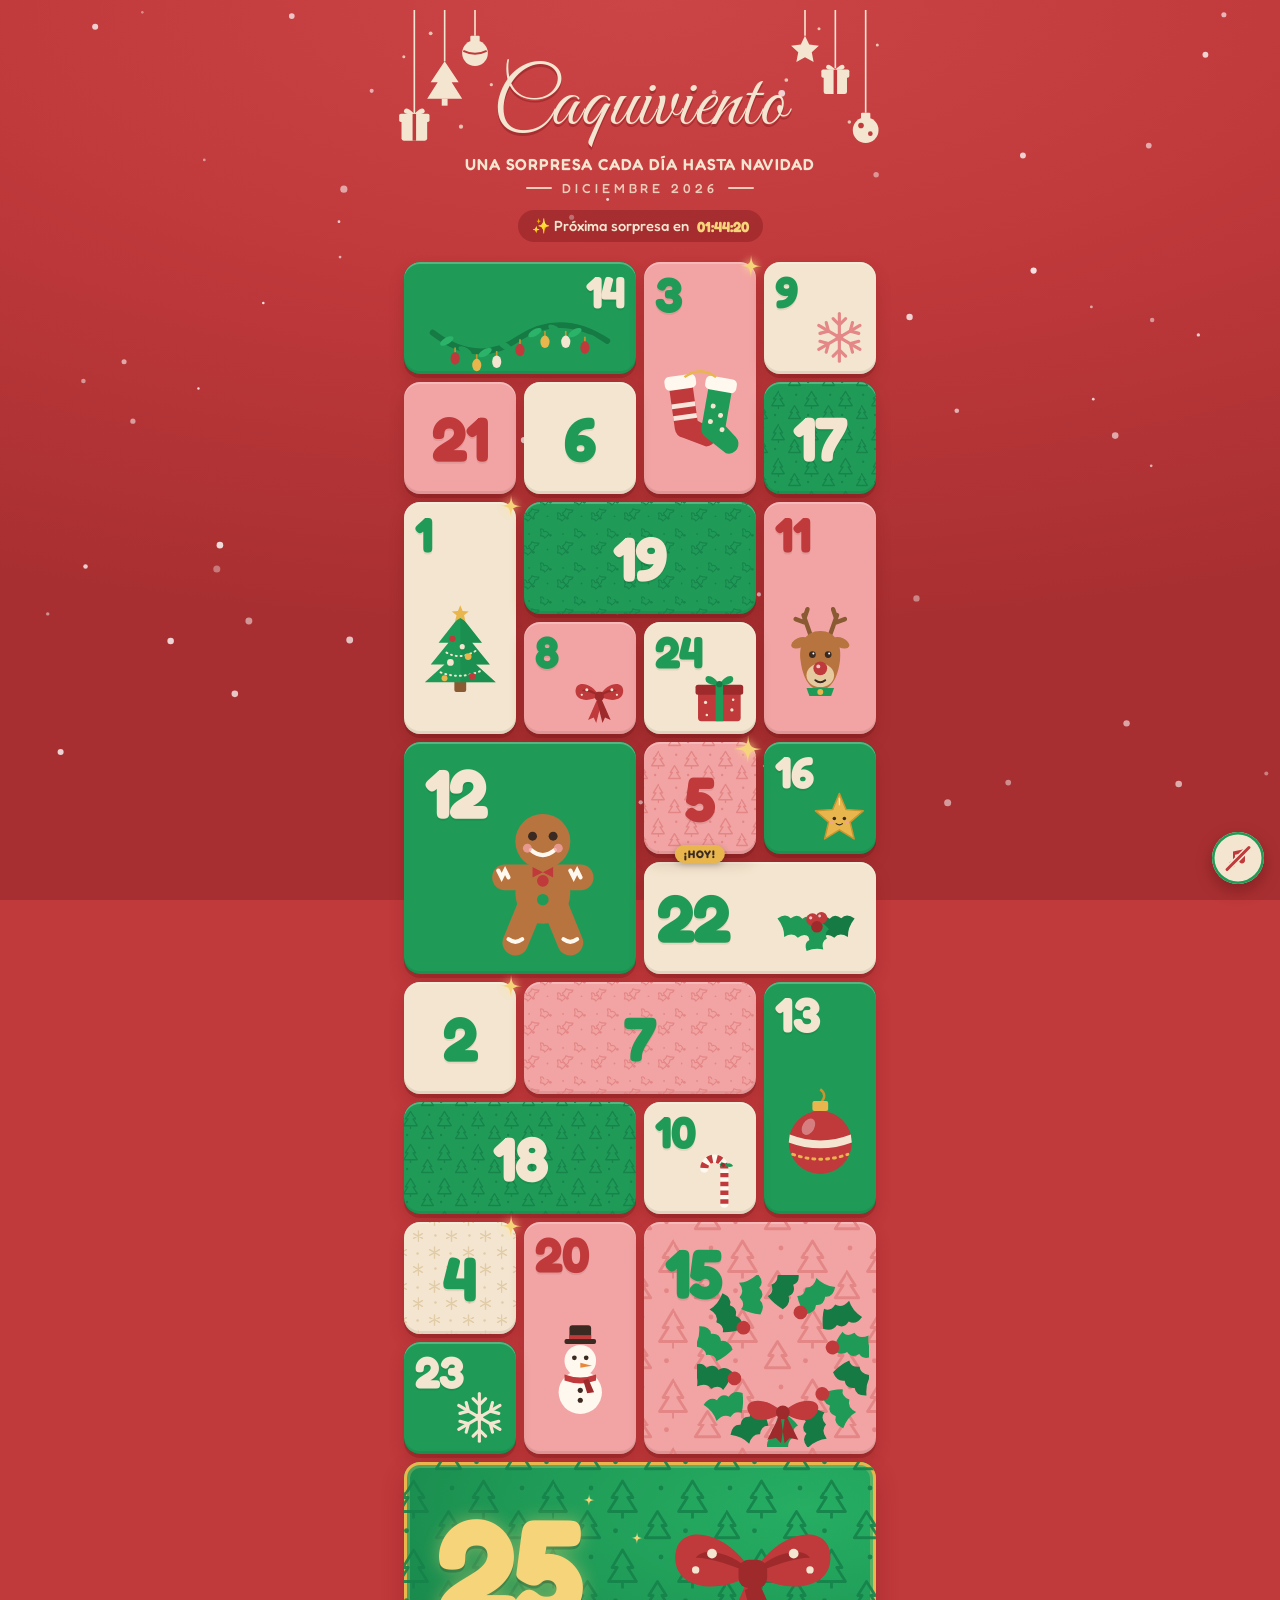
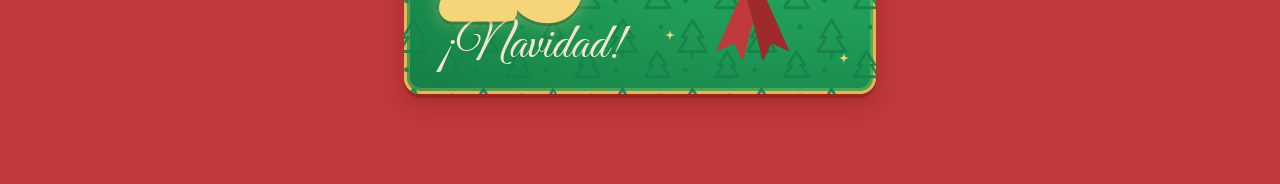
==== commit 04d7b051: "Pantalla del contador: saludo en una línea, texto nuevo y detalles - El saludo se encoge para caber " ====
--- a/index.html
+++ b/index.html
@@ -99,19 +99,23 @@
   <!-- Pantalla de espera (antes del 1 de diciembre) -->
   <div id="espera" class="espera" hidden>
     <div class="espera-tarjeta" role="dialog" aria-labelledby="espera-titulo" aria-describedby="espera-texto">
-      <p class="espera-titulo" id="espera-titulo">¡Hola, <span id="mote-saludo">Caqui</span>! 🎄</p>
+      <p class="espera-titulo" id="espera-titulo">¡Hola, <button type="button" id="mote-saludo" class="mote-saludo" aria-label="Cambiar mote">Caqui</button>! 🎄</p>
       <p class="espera-texto" id="espera-texto">
-        Escolta! Bienvenida a tu calendario de Adviento más especial. Cada noche, a las 12 en punto,
-        se abrirá una sorpresa nueva. Puedes abrirlas cuando quieras… pero nunca antes de tiempo.
+        Escolta mi shica! Bienvenida a tu calendario de Adviento más especial. Cada noche, a las 12 en punto
+        (igual ya estás dormida algún día), se abrirá una sorpresa nueva. Hay muchas cosas muy variadas,
+        de to un poco vaya. Puedes abrirlas cuando quieras… pero nunca antes de tiempo.
       </p>
-      <p class="espera-aviso">Tah como ilipollah si creías que ya tocaba 😏<br>Vuelve el 1 de diciembre.</p>
+      <p class="espera-aviso">Y si creías que ya tocaba… mira la fecha del móvil, que aún queda, que tah como ilipollah 😏<br>Vuelve el 1 de diciembre. Besos de fresa&nbsp;🍓</p>
       <div class="cuenta" role="timer" aria-live="off">
         <div class="cuenta-bloque"><span id="c-dias">00</span><small>días</small></div>
         <div class="cuenta-bloque"><span id="c-horas">00</span><small>horas</small></div>
         <div class="cuenta-bloque"><span id="c-min">00</span><small>min</small></div>
         <div class="cuenta-bloque"><span id="c-seg">00</span><small>seg</small></div>
       </div>
+      <p class="espera-falta" id="espera-falta"></p>
+      <p class="espera-frase" id="espera-frase" aria-live="off"></p>
       <p class="espera-firma">Con todo mi cariño, <span>Diego</span></p>
+      <p class="espera-musica" id="espera-musica">Dale a la 🎵 de abajo mientras esperas ↘</p>
     </div>
   </div>
 
--- a/css/styles.css
+++ b/css/styles.css
@@ -414,7 +414,7 @@
   display: flex;
   align-items: center;
   justify-content: center;
-  padding: 20px 16px;
+  padding: 20px 16px calc(84px + env(safe-area-inset-bottom));
   background: radial-gradient(circle at 50% 45%, rgba(90, 10, 12, .1), rgba(70, 6, 8, .5));
   overflow-y: auto;
 }
@@ -432,7 +432,42 @@
   box-shadow: 0 18px 40px rgba(60, 5, 8, .45), inset 0 0 0 3px var(--rosa), inset 0 0 0 7px var(--crema), inset 0 0 0 8.5px rgba(192, 57, 59, .35);
   animation: aparecer .7s ease both;
 }
-.espera-titulo { margin: 0; font-family: var(--f-script); font-size: 2.7rem; line-height: 1.05; color: var(--rojo); }
+.espera-titulo { margin: 0; font-family: var(--f-script); font-size: 2.7rem; line-height: 1.15; color: var(--rojo); white-space: nowrap; }
+/* El mote es un botón secreto: al tocarlo cambia por otro */
+.mote-saludo {
+  display: inline-block;
+  padding: 0;
+  border: 0;
+  background: none;
+  font: inherit;
+  color: inherit;
+  cursor: pointer;
+  text-decoration: underline dotted rgba(192, 57, 59, .35);
+  text-decoration-thickness: 2px;
+  text-underline-offset: 6px;
+  -webkit-tap-highlight-color: transparent;
+}
+.mote-saludo.salta { animation: saltoMote .45s cubic-bezier(.3, 1.6, .5, 1); }
+@keyframes saltoMote {
+  0% { transform: translateY(0) scale(1); }
+  40% { transform: translateY(-8px) scale(1.08) rotate(-3deg); }
+  100% { transform: none; }
+}
+.espera-aviso, .espera-falta, .espera-frase { text-wrap: balance; }
+.espera-falta { margin: 14px 0 0; font-weight: 600; font-size: 1.02rem; color: var(--rojo); }
+.espera-frase {
+  min-height: 2.8em;
+  margin: 6px 0 0;
+  font-family: var(--f-mano);
+  font-size: 1.3rem;
+  line-height: 1.1;
+  color: var(--tinta);
+  opacity: .85;
+  transition: opacity .5s ease;
+}
+.espera-frase.fuera { opacity: 0; }
+.espera-musica { margin: 10px 0 0; font-size: .82rem; color: rgba(58, 42, 34, .7); }
+.espera-musica[hidden] { display: none; }
 .espera-texto { margin: 12px 0 0; font-size: 1rem; line-height: 1.5; }
 .espera-aviso { margin: 14px 0 0; font-weight: 700; font-size: 1.08rem; line-height: 1.35; color: var(--verde); }
 .cuenta {
@@ -791,7 +826,7 @@
   position: fixed;
   right: 16px;
   bottom: calc(16px + env(safe-area-inset-bottom));
-  z-index: 30;
+  z-index: 45; /* por encima de la pantalla de espera, debajo del modal */
   width: 52px; height: 52px;
   display: grid; place-items: center;
   padding: 0;
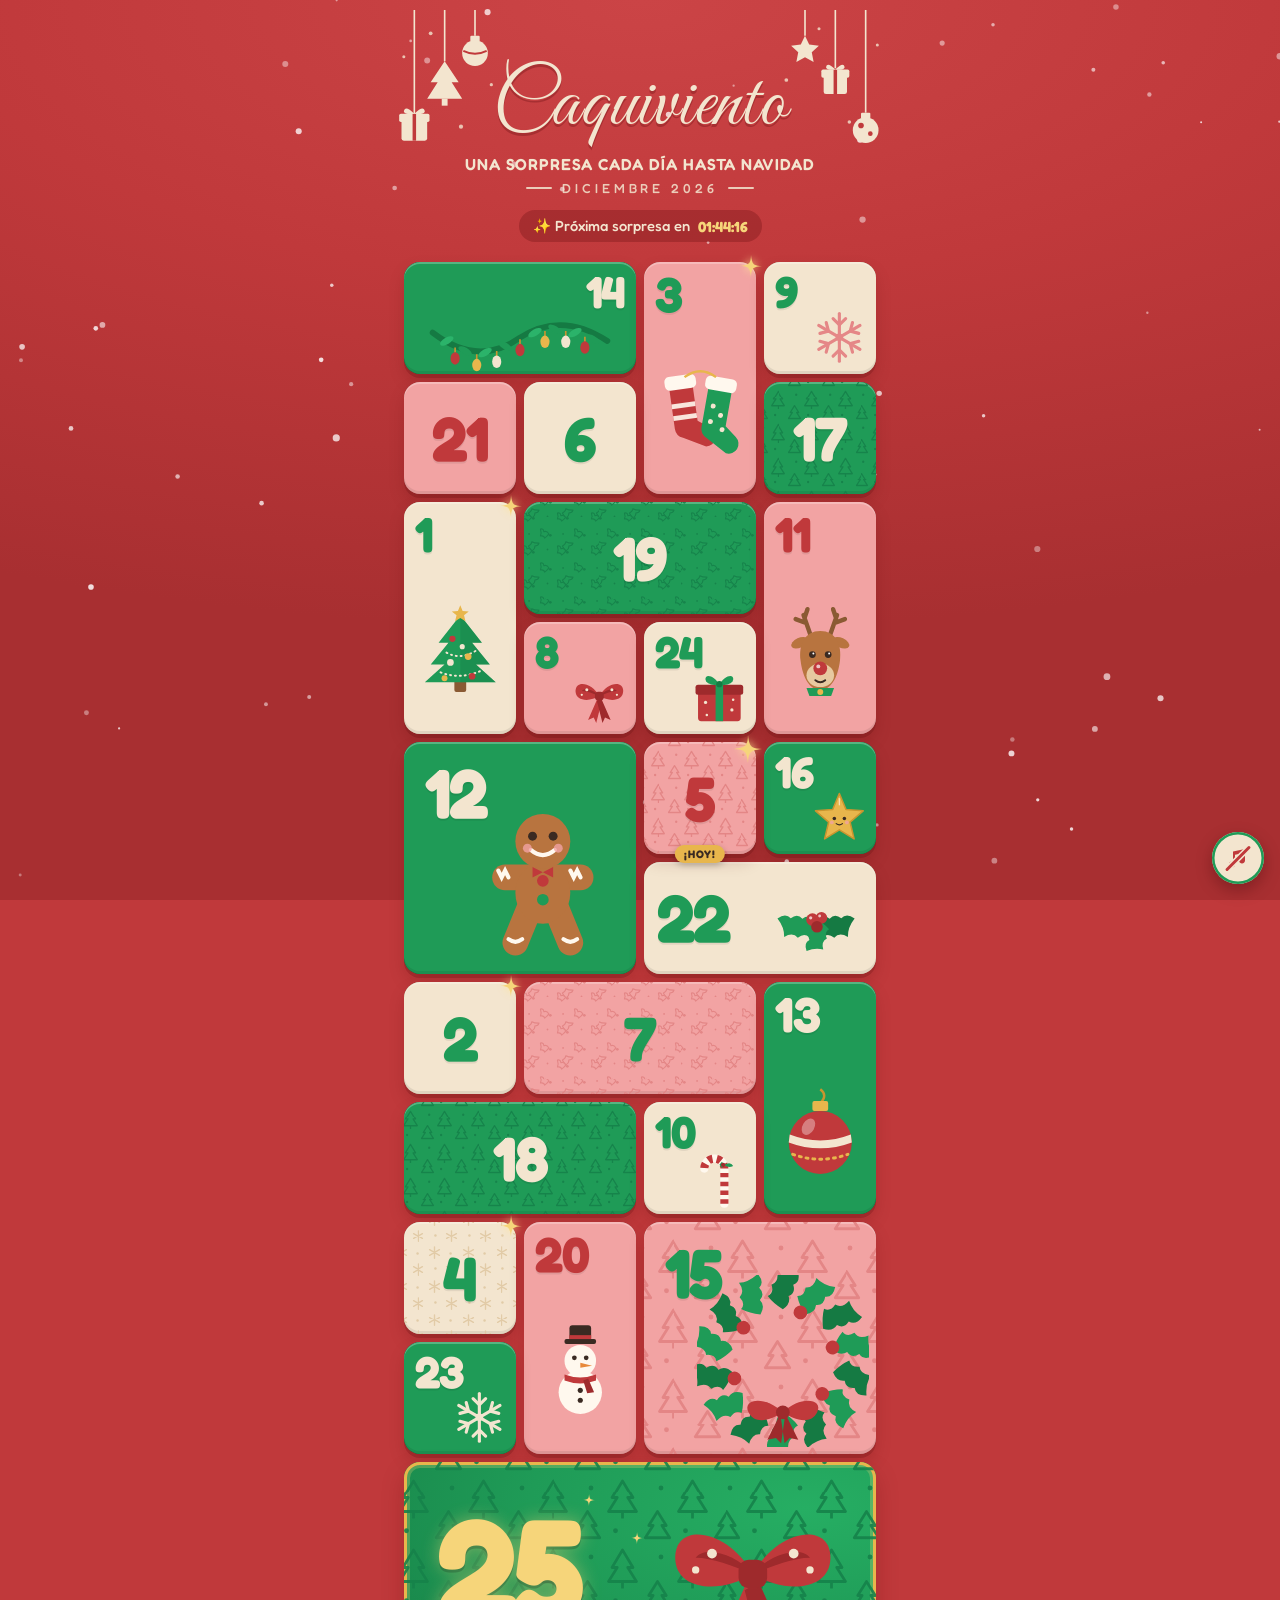
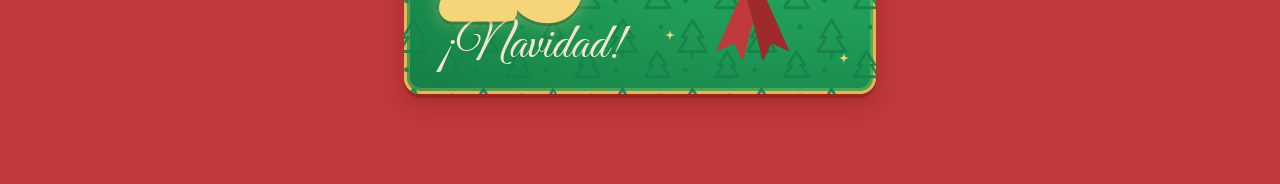
==== commit b08c11ae: "Juego del día 27/11: Atrapa los regalos, con pista del día 1 de premio Co-Authored-By: Claude Opus 5" ====
--- a/index.html
+++ b/index.html
@@ -116,6 +116,23 @@
       <p class="espera-frase" id="espera-frase" aria-live="off"></p>
       <p class="espera-firma">Con todo mi cariño, <span>Diego</span></p>
       <p class="espera-musica" id="espera-musica">Dale a la 🎵 de abajo mientras esperas ↘</p>
+      <button type="button" id="ver-pista" class="ver-pista" hidden>🔑 Ver la pista del día 1</button>
+    </div>
+  </div>
+
+  <!-- Juego del día (solo sale el día de JUEGO_HOY.fecha, hasta que gane) -->
+  <div id="juego" class="juego" hidden>
+    <canvas id="juego-lienzo" class="juego-lienzo" aria-label="Juego: atrapa los regalos"></canvas>
+    <div class="juego-marcador" id="juego-marcador" hidden>
+      <span>🎁 <strong id="juego-puntos">0</strong>/<span id="juego-objetivo">15</span></span>
+      <span>⏱️ <strong id="juego-tiempo">30</strong></span>
+    </div>
+    <div class="juego-panel" id="juego-panel">
+      <div class="juego-tarjeta" role="dialog" aria-modal="true" aria-labelledby="juego-titulo">
+        <p class="juego-titulo" id="juego-titulo"></p>
+        <div class="juego-cuerpo" id="juego-cuerpo"></div>
+        <button type="button" class="juego-boton" id="juego-boton"></button>
+      </div>
     </div>
   </div>
 
@@ -137,5 +154,6 @@
   <script src="js/iconos.js"></script>
   <script src="js/regalos.js"></script>
   <script src="js/app.js"></script>
+  <script src="js/juego.js"></script>
 </body>
 </html>
--- a/css/styles.css
+++ b/css/styles.css
@@ -494,6 +494,102 @@
 .espera-firma { margin: 16px 0 0; font-size: .95rem; }
 .espera-firma span { display: block; font-family: var(--f-firma); font-size: 2rem; color: var(--rojo); line-height: 1.1; }
 
+.ver-pista {
+  min-height: 44px;
+  margin: 8px 0 0;
+  padding: 8px 16px;
+  border: 2px dashed var(--oro);
+  border-radius: 999px;
+  background: rgba(232, 182, 76, .15);
+  font: 600 .95rem var(--f-redonda);
+  color: var(--tinta);
+  cursor: pointer;
+}
+.ver-pista[hidden] { display: none; }
+
+/* ---------- Juego del día ---------- */
+.juego {
+  position: fixed;
+  inset: 0;
+  z-index: 50;
+  background:
+    radial-gradient(120% 70% at 50% 0%, #CB4446 0%, var(--rojo) 50%, #8E2426 100%);
+  overflow: hidden;
+  touch-action: none;
+  user-select: none;
+  -webkit-user-select: none;
+  animation: aparecer .4s ease;
+}
+.juego[hidden] { display: none; }
+.juego.saliendo { animation: fundir .45s ease forwards; }
+.juego-lienzo { position: absolute; inset: 0; width: 100%; height: 100%; display: block; }
+.juego-marcador {
+  position: absolute;
+  top: calc(12px + env(safe-area-inset-top));
+  left: 50%;
+  transform: translateX(-50%);
+  display: flex;
+  gap: 18px;
+  padding: 8px 18px;
+  border-radius: 999px;
+  background: var(--crema);
+  color: var(--tinta);
+  font-size: 1.15rem;
+  box-shadow: 0 4px 12px rgba(60, 5, 8, .3);
+  pointer-events: none;
+  white-space: nowrap;
+}
+.juego-marcador[hidden] { display: none; }
+.juego-marcador strong { color: var(--rojo); font-variant-numeric: tabular-nums; }
+.juego-panel {
+  position: absolute;
+  inset: 0;
+  display: flex;
+  align-items: center;
+  justify-content: center;
+  padding: 20px 16px;
+  background: rgba(70, 6, 8, .35);
+  overflow-y: auto;
+}
+.juego-panel[hidden] { display: none; }
+.juego-tarjeta {
+  width: 100%;
+  max-width: 380px;
+  margin: auto;
+  padding: 24px 22px 22px;
+  border-radius: 26px;
+  background: var(--crema);
+  color: var(--tinta);
+  text-align: center;
+  box-shadow: 0 18px 40px rgba(60, 5, 8, .45), inset 0 0 0 3px rgba(192, 57, 59, .18);
+  animation: aparecer .35s ease;
+}
+.juego-titulo { margin: 0; font-weight: 700; font-size: 1.6rem; line-height: 1.2; color: var(--rojo); text-wrap: balance; }
+.juego-cuerpo p { margin: 12px 0 0; font-size: 1.05rem; line-height: 1.45; text-wrap: balance; }
+.juego-cuerpo .juego-premio { font-weight: 700; color: var(--verde); }
+.juego-pista {
+  padding: 14px 16px;
+  border: 2px dashed var(--oro);
+  border-radius: 16px;
+  background: var(--papel);
+  font-family: var(--f-mano);
+  font-size: 1.45rem !important;
+  line-height: 1.2 !important;
+}
+.juego-boton {
+  min-height: 48px;
+  margin: 18px 0 0;
+  padding: 10px 28px;
+  border: 0;
+  border-radius: 999px;
+  background: var(--verde);
+  color: var(--crema);
+  font: 700 1.15rem var(--f-redonda);
+  box-shadow: 0 4px 0 var(--verde-osc);
+  cursor: pointer;
+}
+.juego-boton:active { transform: translateY(2px); box-shadow: 0 2px 0 var(--verde-osc); }
+
 .espera.saliendo { animation: fundir 1s ease forwards; }
 .espera.saliendo .espera-tarjeta { animation: salirTarjeta .9s cubic-bezier(.5, -0.3, .7, .3) forwards; }
 @keyframes fundir { to { opacity: 0; } }
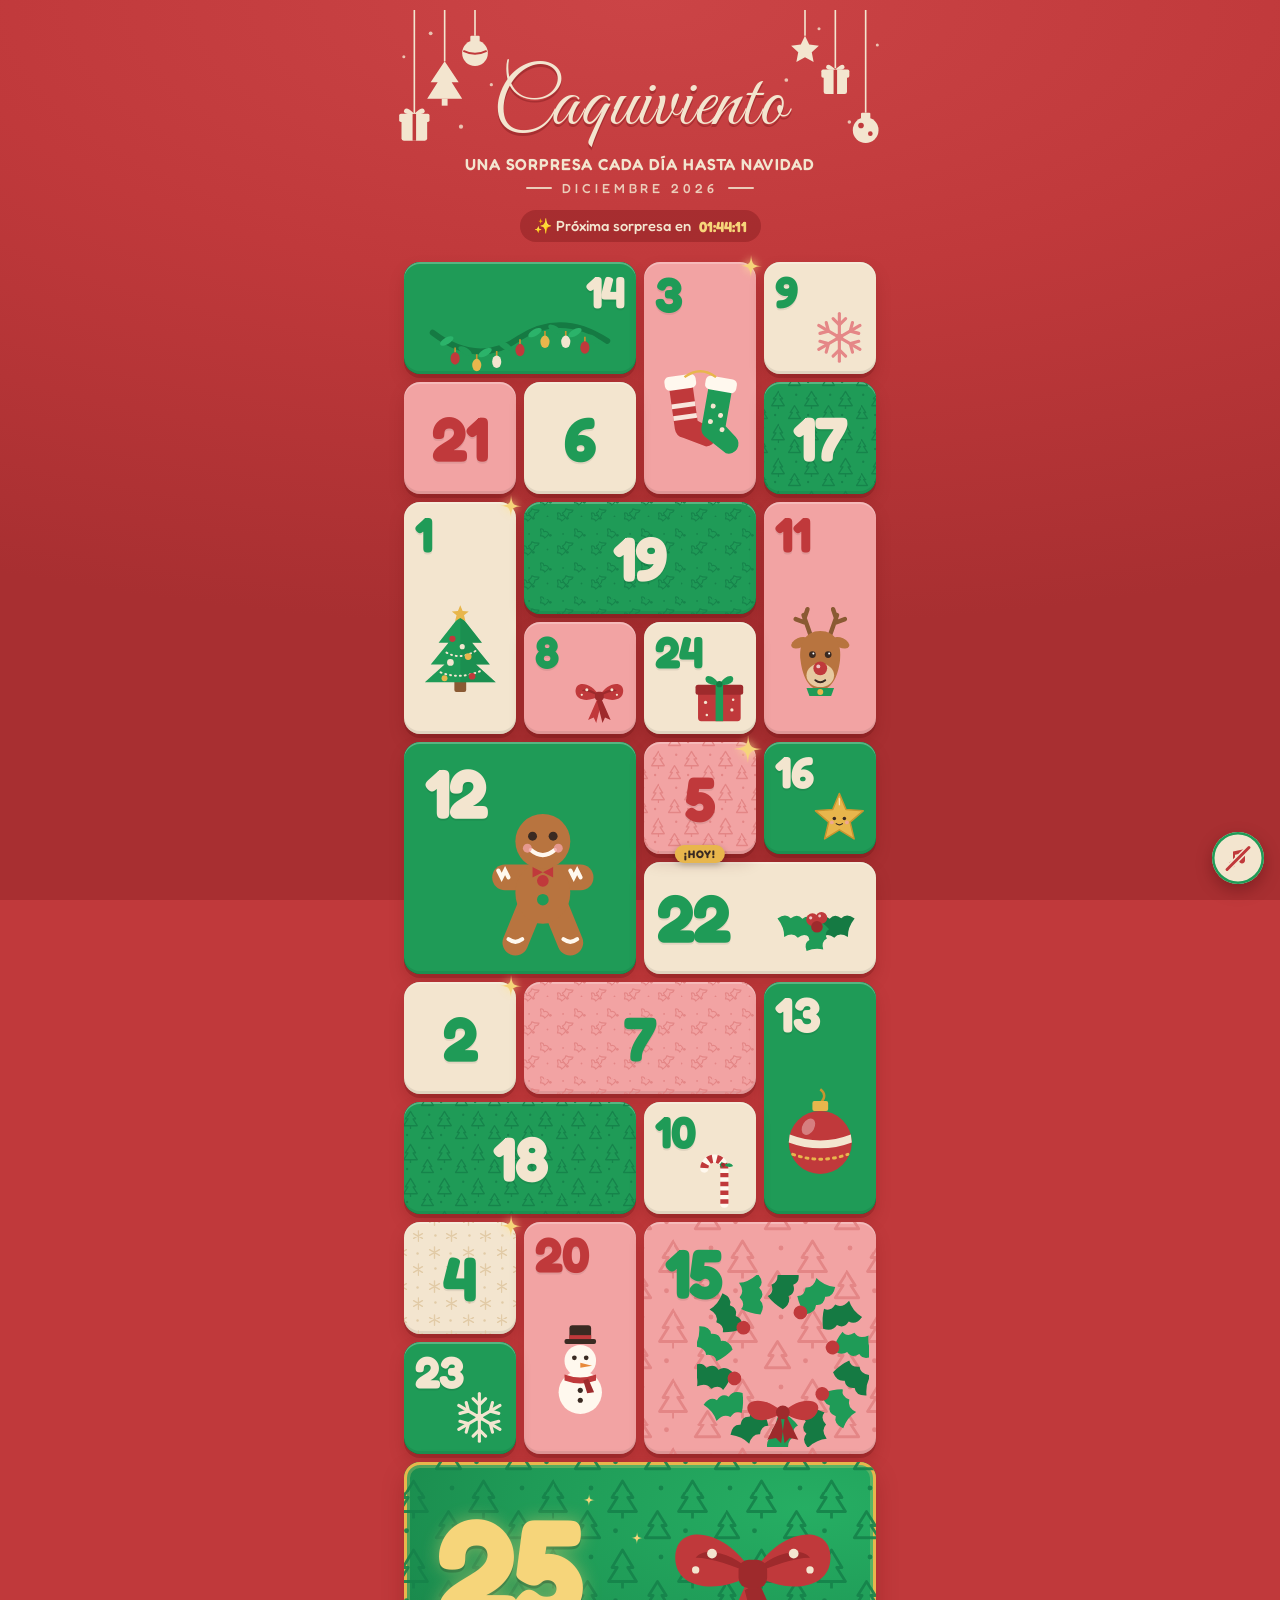
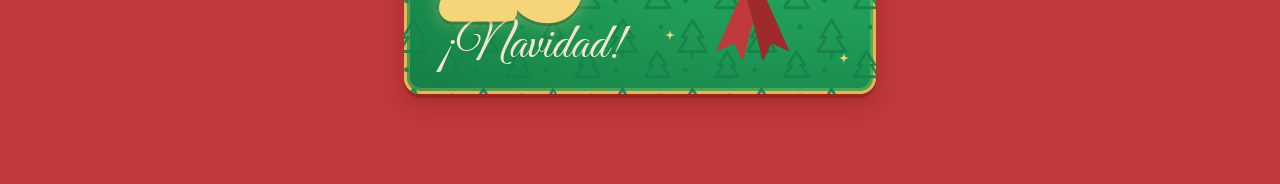
==== commit 00eb61c6: "Juego sin límite: se puede jugar las veces que quiera y se reinicia al recargar - Botón «Jugar otra " ====
--- a/index.html
+++ b/index.html
@@ -33,7 +33,7 @@
   <link rel="preconnect" href="https://fonts.googleapis.com">
   <link rel="preconnect" href="https://fonts.gstatic.com" crossorigin>
   <link href="https://fonts.googleapis.com/css2?family=Caveat:wght@500;700&family=Dancing+Script:wght@600;700&family=Fredoka:wght@400;500;600;700&family=Great+Vibes&display=swap" rel="stylesheet">
-  <link rel="stylesheet" href="css/styles.css">
+  <link rel="stylesheet" href="css/styles.css?v=3">
 </head>
 <body class="fase-cargando">
   <canvas id="nieve" class="nieve" aria-hidden="true"></canvas>
@@ -112,11 +112,11 @@
         <div class="cuenta-bloque"><span id="c-min">00</span><small>min</small></div>
         <div class="cuenta-bloque"><span id="c-seg">00</span><small>seg</small></div>
       </div>
+      <button type="button" id="jugar-otra" class="ver-pista" hidden>🎮 Jugar otra vez</button>
       <p class="espera-falta" id="espera-falta"></p>
       <p class="espera-frase" id="espera-frase" aria-live="off"></p>
       <p class="espera-firma">Con todo mi cariño, <span>Diego</span></p>
       <p class="espera-musica" id="espera-musica">Dale a la 🎵 de abajo mientras esperas ↘</p>
-      <button type="button" id="ver-pista" class="ver-pista" hidden>🔑 Ver la pista del día 1</button>
     </div>
   </div>
 
@@ -151,9 +151,9 @@
 
   <canvas id="confeti" class="confeti" aria-hidden="true"></canvas>
 
-  <script src="js/iconos.js"></script>
-  <script src="js/regalos.js"></script>
-  <script src="js/app.js"></script>
-  <script src="js/juego.js"></script>
+  <script src="js/iconos.js?v=3"></script>
+  <script src="js/regalos.js?v=3"></script>
+  <script src="js/app.js?v=3"></script>
+  <script src="js/juego.js?v=3"></script>
 </body>
 </html>
--- a/css/styles.css
+++ b/css/styles.css
@@ -496,7 +496,7 @@
 
 .ver-pista {
   min-height: 44px;
-  margin: 8px 0 0;
+  margin: 14px 0 0;
   padding: 8px 16px;
   border: 2px dashed var(--oro);
   border-radius: 999px;
@@ -564,7 +564,7 @@
   box-shadow: 0 18px 40px rgba(60, 5, 8, .45), inset 0 0 0 3px rgba(192, 57, 59, .18);
   animation: aparecer .35s ease;
 }
-.juego-titulo { margin: 0; font-weight: 700; font-size: 1.6rem; line-height: 1.2; color: var(--rojo); text-wrap: balance; }
+.juego-titulo { margin: 0; font-weight: 700; font-size: 1.6rem; overflow-wrap: break-word; line-height: 1.2; color: var(--rojo); text-wrap: balance; }
 .juego-cuerpo p { margin: 12px 0 0; font-size: 1.05rem; line-height: 1.45; text-wrap: balance; }
 .juego-cuerpo .juego-premio { font-weight: 700; color: var(--verde); }
 .juego-pista {
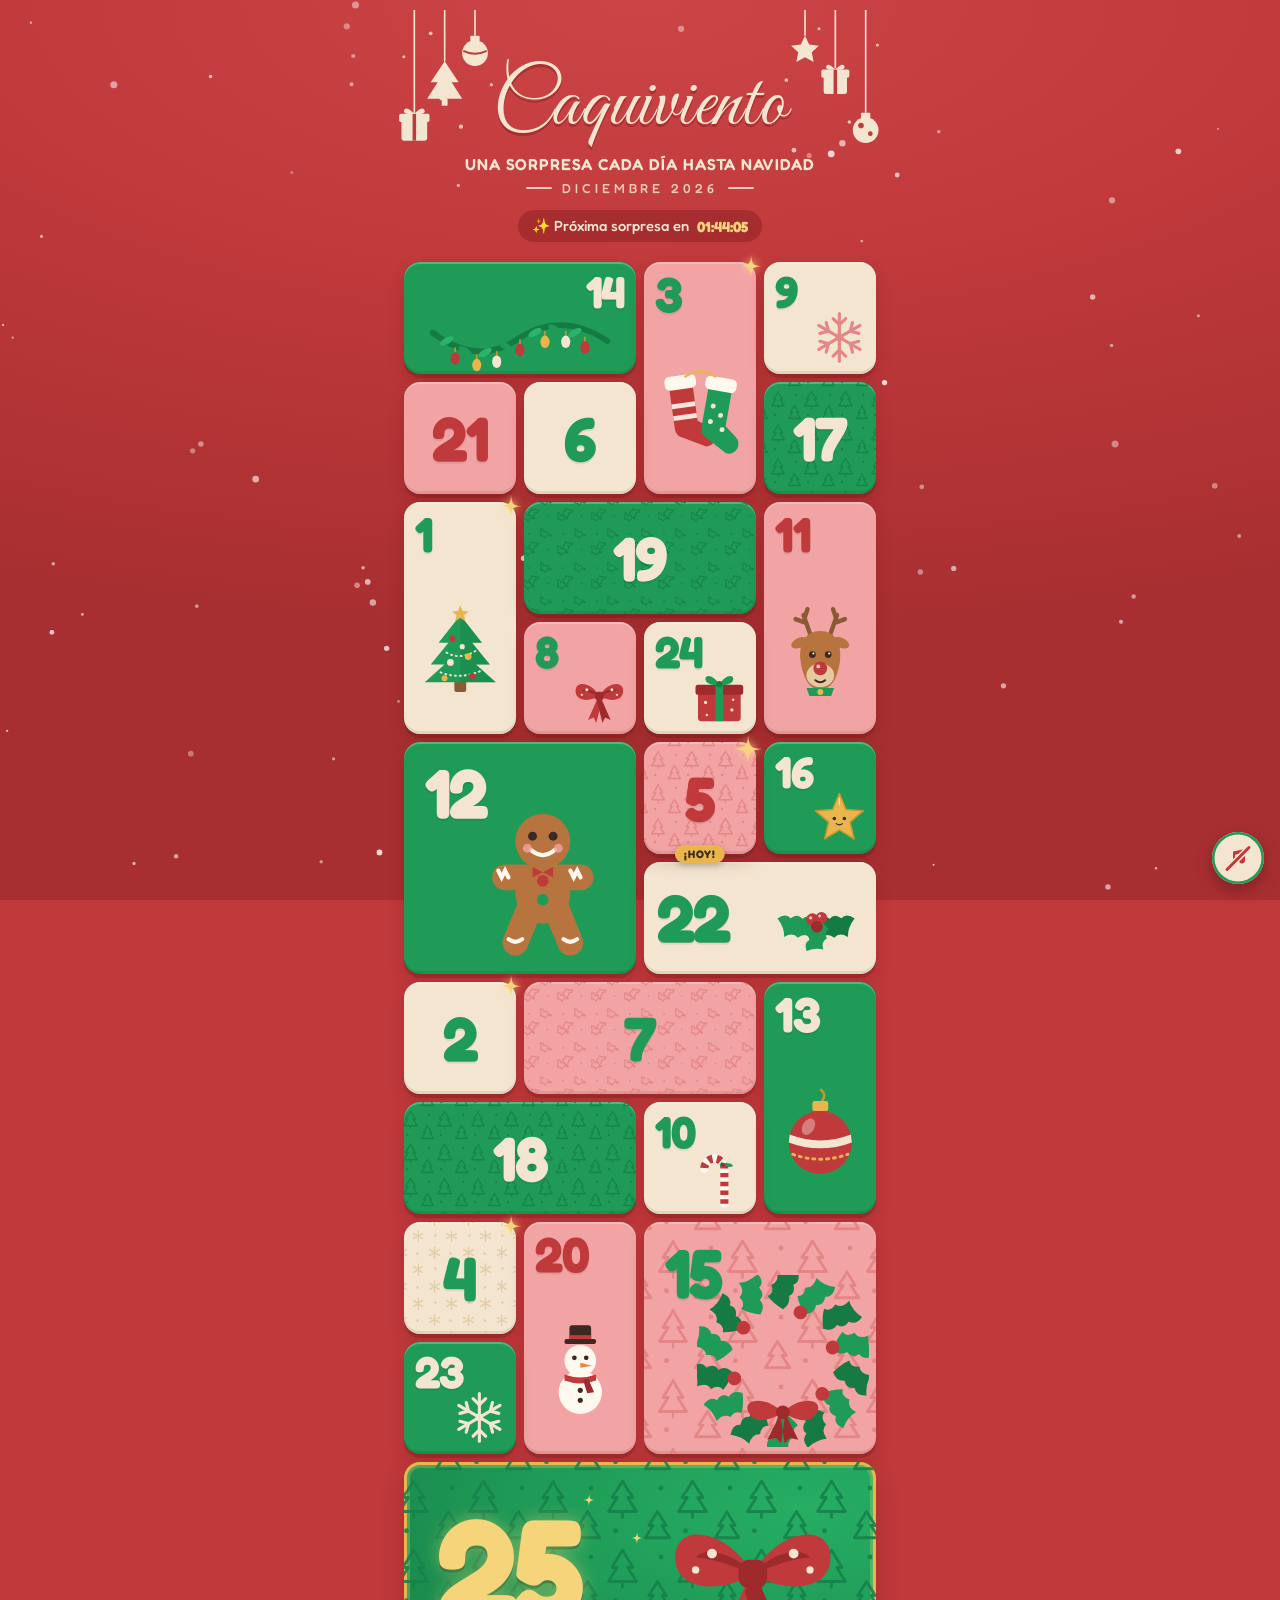
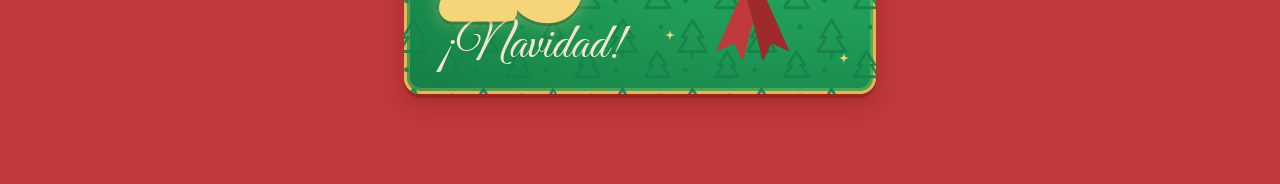
==== commit 9aad598a: "Juego algo más difícil: 20 puntos, más rápido, más carbón y saco más estrecho Co-Authored-By: Claude" ====
--- a/index.html
+++ b/index.html
@@ -33,7 +33,7 @@
   <link rel="preconnect" href="https://fonts.googleapis.com">
   <link rel="preconnect" href="https://fonts.gstatic.com" crossorigin>
   <link href="https://fonts.googleapis.com/css2?family=Caveat:wght@500;700&family=Dancing+Script:wght@600;700&family=Fredoka:wght@400;500;600;700&family=Great+Vibes&display=swap" rel="stylesheet">
-  <link rel="stylesheet" href="css/styles.css?v=3">
+  <link rel="stylesheet" href="css/styles.css?v=4">
 </head>
 <body class="fase-cargando">
   <canvas id="nieve" class="nieve" aria-hidden="true"></canvas>
@@ -151,9 +151,9 @@
 
   <canvas id="confeti" class="confeti" aria-hidden="true"></canvas>
 
-  <script src="js/iconos.js?v=3"></script>
-  <script src="js/regalos.js?v=3"></script>
-  <script src="js/app.js?v=3"></script>
-  <script src="js/juego.js?v=3"></script>
+  <script src="js/iconos.js?v=4"></script>
+  <script src="js/regalos.js?v=4"></script>
+  <script src="js/app.js?v=4"></script>
+  <script src="js/juego.js?v=4"></script>
 </body>
 </html>
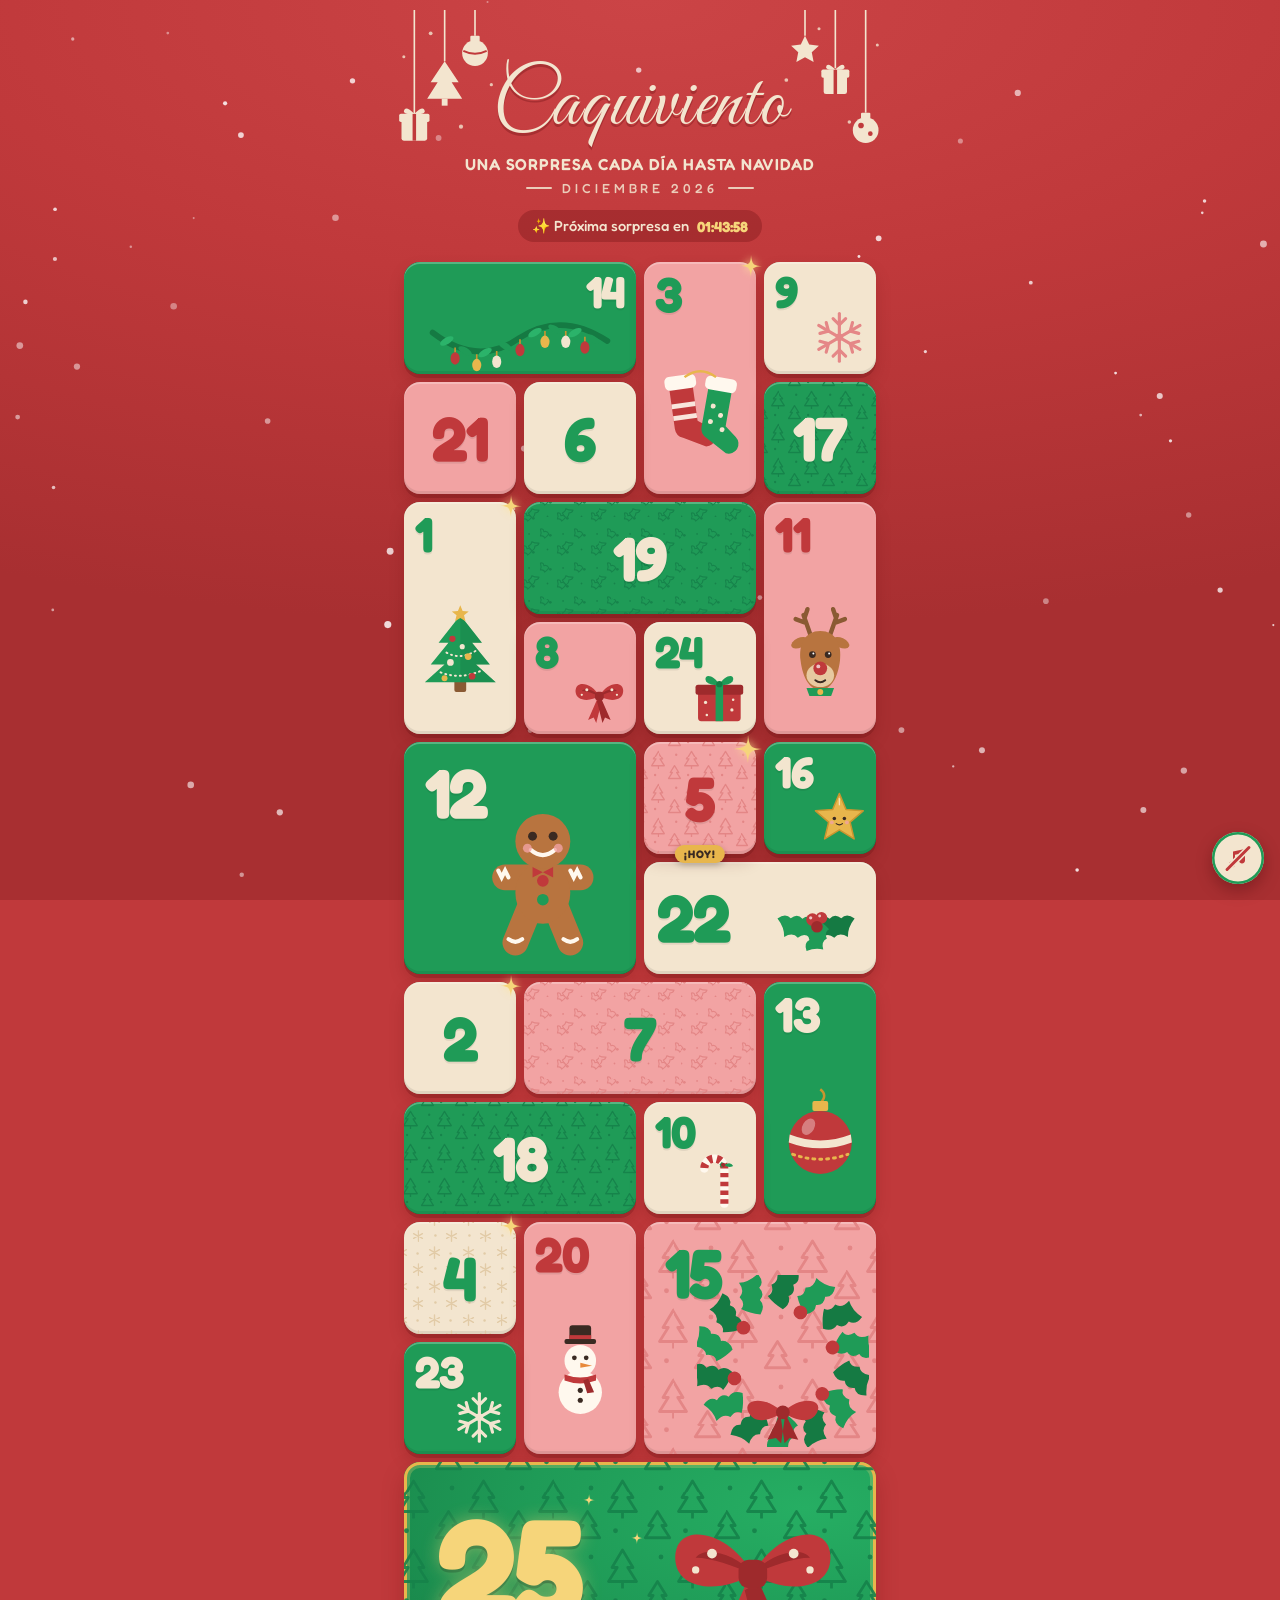
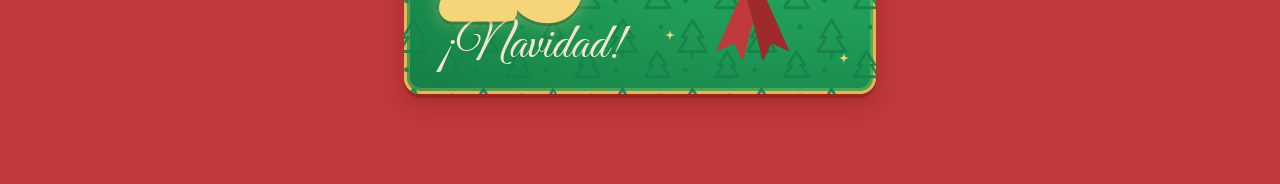
==== commit f037fd3a: "Juego del 28/11: memory navideño con una cartita de premio - Los juegos se programan por fecha en JU" ====
--- a/index.html
+++ b/index.html
@@ -33,7 +33,7 @@
   <link rel="preconnect" href="https://fonts.googleapis.com">
   <link rel="preconnect" href="https://fonts.gstatic.com" crossorigin>
   <link href="https://fonts.googleapis.com/css2?family=Caveat:wght@500;700&family=Dancing+Script:wght@600;700&family=Fredoka:wght@400;500;600;700&family=Great+Vibes&display=swap" rel="stylesheet">
-  <link rel="stylesheet" href="css/styles.css?v=4">
+  <link rel="stylesheet" href="css/styles.css?v=5">
 </head>
 <body class="fase-cargando">
   <canvas id="nieve" class="nieve" aria-hidden="true"></canvas>
@@ -120,13 +120,11 @@
     </div>
   </div>
 
-  <!-- Juego del día (solo sale el día de JUEGO_HOY.fecha, hasta que gane) -->
+  <!-- Juego del día (sale el día de su fecha en JUEGOS, js/regalos.js) -->
   <div id="juego" class="juego" hidden>
-    <canvas id="juego-lienzo" class="juego-lienzo" aria-label="Juego: atrapa los regalos"></canvas>
-    <div class="juego-marcador" id="juego-marcador" hidden>
-      <span>🎁 <strong id="juego-puntos">0</strong>/<span id="juego-objetivo">15</span></span>
-      <span>⏱️ <strong id="juego-tiempo">30</strong></span>
-    </div>
+    <canvas id="juego-lienzo" class="juego-lienzo" aria-label="Juego: atrapa los regalos" hidden></canvas>
+    <div id="juego-memory" class="juego-memory" hidden></div>
+    <div class="juego-marcador" id="juego-marcador" hidden></div>
     <div class="juego-panel" id="juego-panel">
       <div class="juego-tarjeta" role="dialog" aria-modal="true" aria-labelledby="juego-titulo">
         <p class="juego-titulo" id="juego-titulo"></p>
@@ -151,9 +149,9 @@
 
   <canvas id="confeti" class="confeti" aria-hidden="true"></canvas>
 
-  <script src="js/iconos.js?v=4"></script>
-  <script src="js/regalos.js?v=4"></script>
-  <script src="js/app.js?v=4"></script>
-  <script src="js/juego.js?v=4"></script>
+  <script src="js/iconos.js?v=5"></script>
+  <script src="js/regalos.js?v=5"></script>
+  <script src="js/app.js?v=5"></script>
+  <script src="js/juego.js?v=5"></script>
 </body>
 </html>
--- a/css/styles.css
+++ b/css/styles.css
@@ -568,14 +568,70 @@
 .juego-cuerpo p { margin: 12px 0 0; font-size: 1.05rem; line-height: 1.45; text-wrap: balance; }
 .juego-cuerpo .juego-premio { font-weight: 700; color: var(--verde); }
 .juego-pista {
+  margin-top: 12px;
   padding: 14px 16px;
   border: 2px dashed var(--oro);
   border-radius: 16px;
   background: var(--papel);
+}
+.juego-cuerpo .juego-pista p {
+  margin: 0;
   font-family: var(--f-mano);
-  font-size: 1.45rem !important;
-  line-height: 1.2 !important;
-}
+  font-size: 1.45rem;
+  line-height: 1.2;
+}
+.juego-cuerpo .juego-pista p + p { margin-top: 10px; }
+.juego-pista.carta { text-align: left; }
+.juego-pista.carta p { text-wrap: pretty; }
+
+/* Memory */
+.juego-memory {
+  position: absolute;
+  left: 50%;
+  top: calc(50% + 24px);
+  transform: translate(-50%, -50%);
+  width: min(92vw, 380px, calc((100vh - 120px) * .75));
+  display: grid;
+  grid-template-columns: repeat(3, 1fr);
+  gap: 10px;
+}
+.mem-carta {
+  aspect-ratio: 1;
+  padding: 0;
+  border: 0;
+  background: none;
+  perspective: 600px;
+  cursor: pointer;
+  -webkit-tap-highlight-color: transparent;
+}
+.mem-interior {
+  position: relative;
+  display: block;
+  width: 100%;
+  height: 100%;
+  transform-style: preserve-3d;
+  transition: transform .4s ease;
+}
+.mem-carta.volteada .mem-interior { transform: rotateY(180deg); }
+.mem-cara {
+  position: absolute;
+  inset: 0;
+  display: grid;
+  place-items: center;
+  border-radius: 16px;
+  backface-visibility: hidden;
+  -webkit-backface-visibility: hidden;
+  box-shadow: 0 4px 0 rgba(90, 10, 12, .35);
+}
+.mem-dorso {
+  background: var(--verde);
+  color: rgba(243, 229, 207, .55);
+  box-shadow: 0 4px 0 var(--verde-osc), inset 0 0 0 3px rgba(243, 229, 207, .35);
+}
+.mem-dorso svg { width: 46%; height: 46%; }
+.mem-frente { background: var(--crema); transform: rotateY(180deg); }
+.mem-frente svg { width: 74%; height: 74%; }
+.mem-carta.acertada .mem-frente { box-shadow: 0 4px 0 var(--oro-osc, #C9952F), 0 0 0 3px var(--oro), 0 0 18px rgba(246, 213, 122, .8); }
 .juego-boton {
   min-height: 48px;
   margin: 18px 0 0;
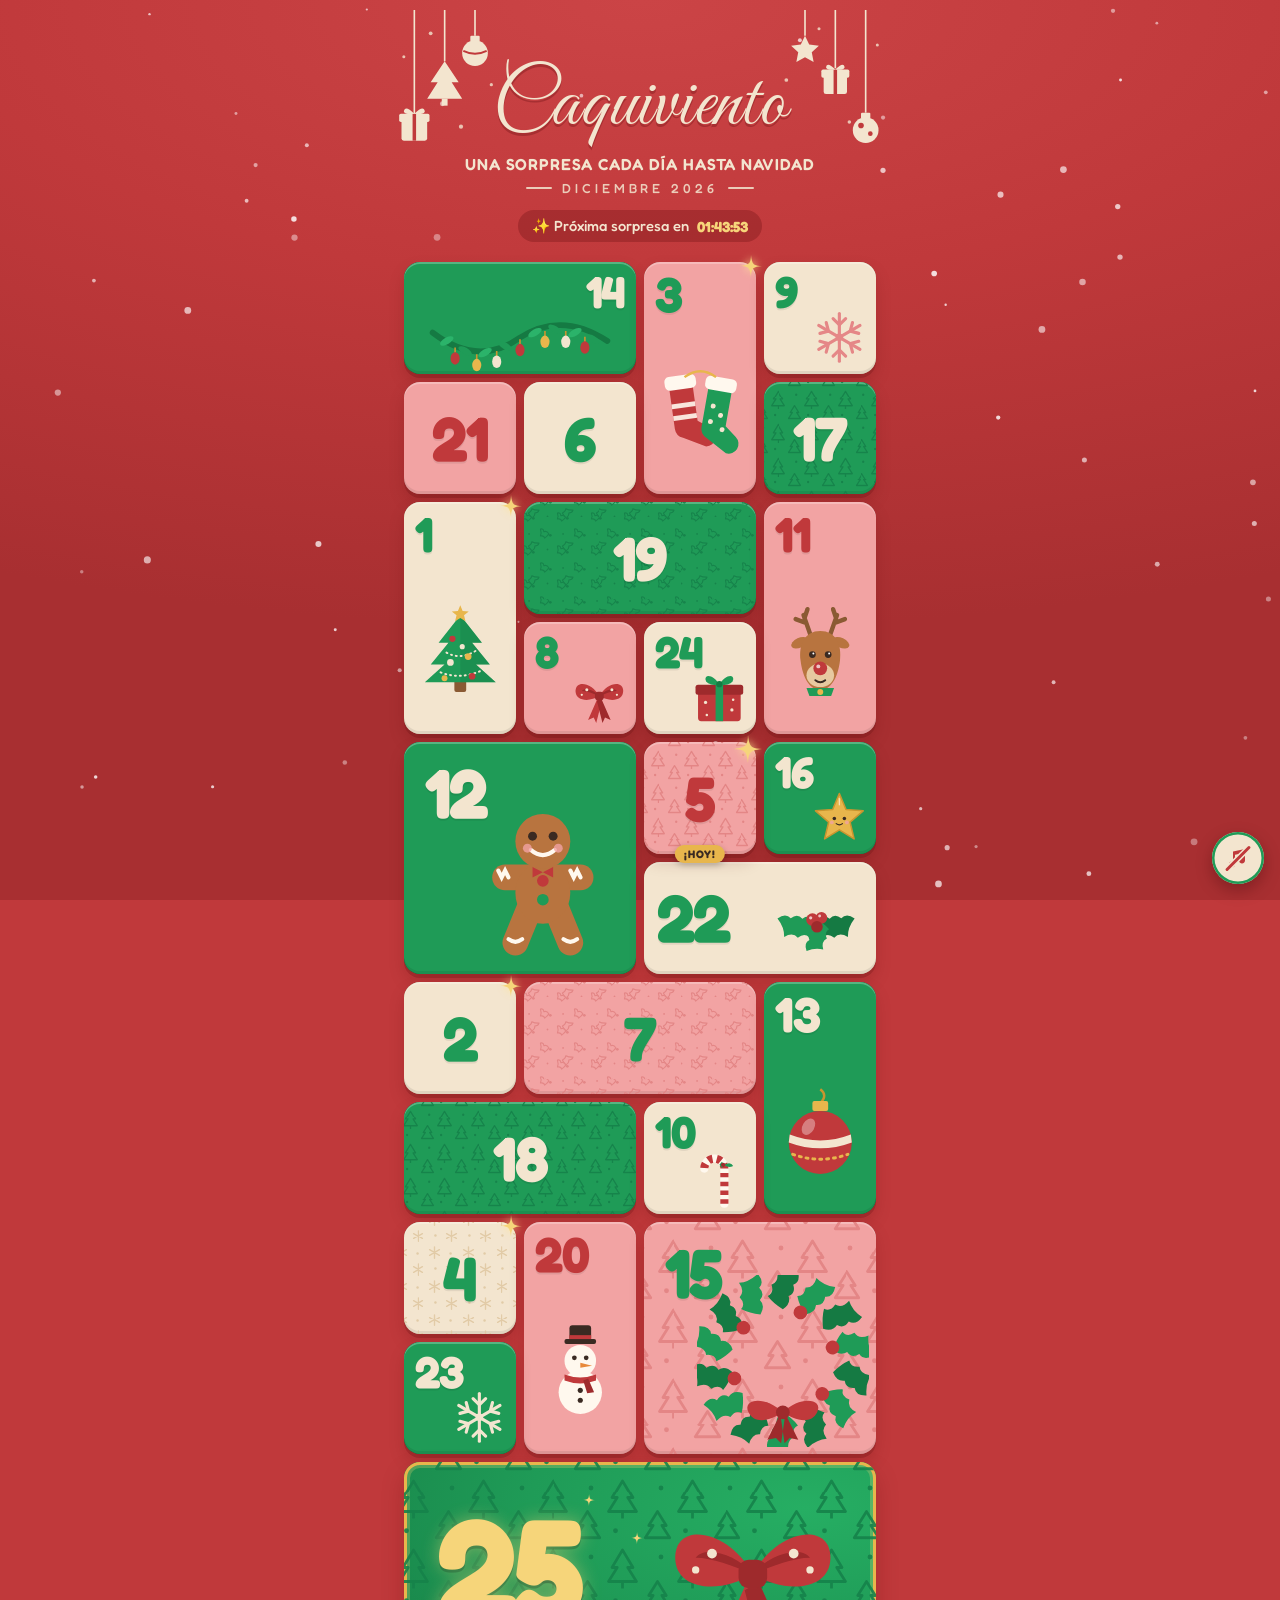
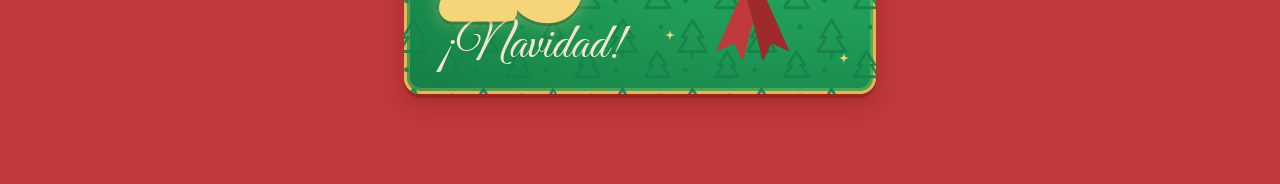
==== commit 841f5def: "Cartita del memory: versión final de Diego Co-Authored-By: Claude Opus 5.5 <noreply@anthropic.com>" ====
--- a/index.html
+++ b/index.html
@@ -33,7 +33,7 @@
   <link rel="preconnect" href="https://fonts.googleapis.com">
   <link rel="preconnect" href="https://fonts.gstatic.com" crossorigin>
   <link href="https://fonts.googleapis.com/css2?family=Caveat:wght@500;700&family=Dancing+Script:wght@600;700&family=Fredoka:wght@400;500;600;700&family=Great+Vibes&display=swap" rel="stylesheet">
-  <link rel="stylesheet" href="css/styles.css?v=5">
+  <link rel="stylesheet" href="css/styles.css?v=6">
 </head>
 <body class="fase-cargando">
   <canvas id="nieve" class="nieve" aria-hidden="true"></canvas>
@@ -149,9 +149,9 @@
 
   <canvas id="confeti" class="confeti" aria-hidden="true"></canvas>
 
-  <script src="js/iconos.js?v=5"></script>
-  <script src="js/regalos.js?v=5"></script>
-  <script src="js/app.js?v=5"></script>
-  <script src="js/juego.js?v=5"></script>
+  <script src="js/iconos.js?v=6"></script>
+  <script src="js/regalos.js?v=6"></script>
+  <script src="js/app.js?v=6"></script>
+  <script src="js/juego.js?v=6"></script>
 </body>
 </html>
--- a/css/styles.css
+++ b/css/styles.css
@@ -515,14 +515,13 @@
   background:
     radial-gradient(120% 70% at 50% 0%, #CB4446 0%, var(--rojo) 50%, #8E2426 100%);
   overflow: hidden;
-  touch-action: none;
   user-select: none;
   -webkit-user-select: none;
   animation: aparecer .4s ease;
 }
 .juego[hidden] { display: none; }
 .juego.saliendo { animation: fundir .45s ease forwards; }
-.juego-lienzo { position: absolute; inset: 0; width: 100%; height: 100%; display: block; }
+.juego-lienzo { position: absolute; inset: 0; width: 100%; height: 100%; display: block; touch-action: none; }
 .juego-marcador {
   position: absolute;
   top: calc(12px + env(safe-area-inset-top));
@@ -550,6 +549,8 @@
   padding: 20px 16px;
   background: rgba(70, 6, 8, .35);
   overflow-y: auto;
+  overscroll-behavior: contain;
+  touch-action: pan-y;
 }
 .juego-panel[hidden] { display: none; }
 .juego-tarjeta {
@@ -594,6 +595,7 @@
   display: grid;
   grid-template-columns: repeat(3, 1fr);
   gap: 10px;
+  touch-action: manipulation;
 }
 .mem-carta {
   aspect-ratio: 1;
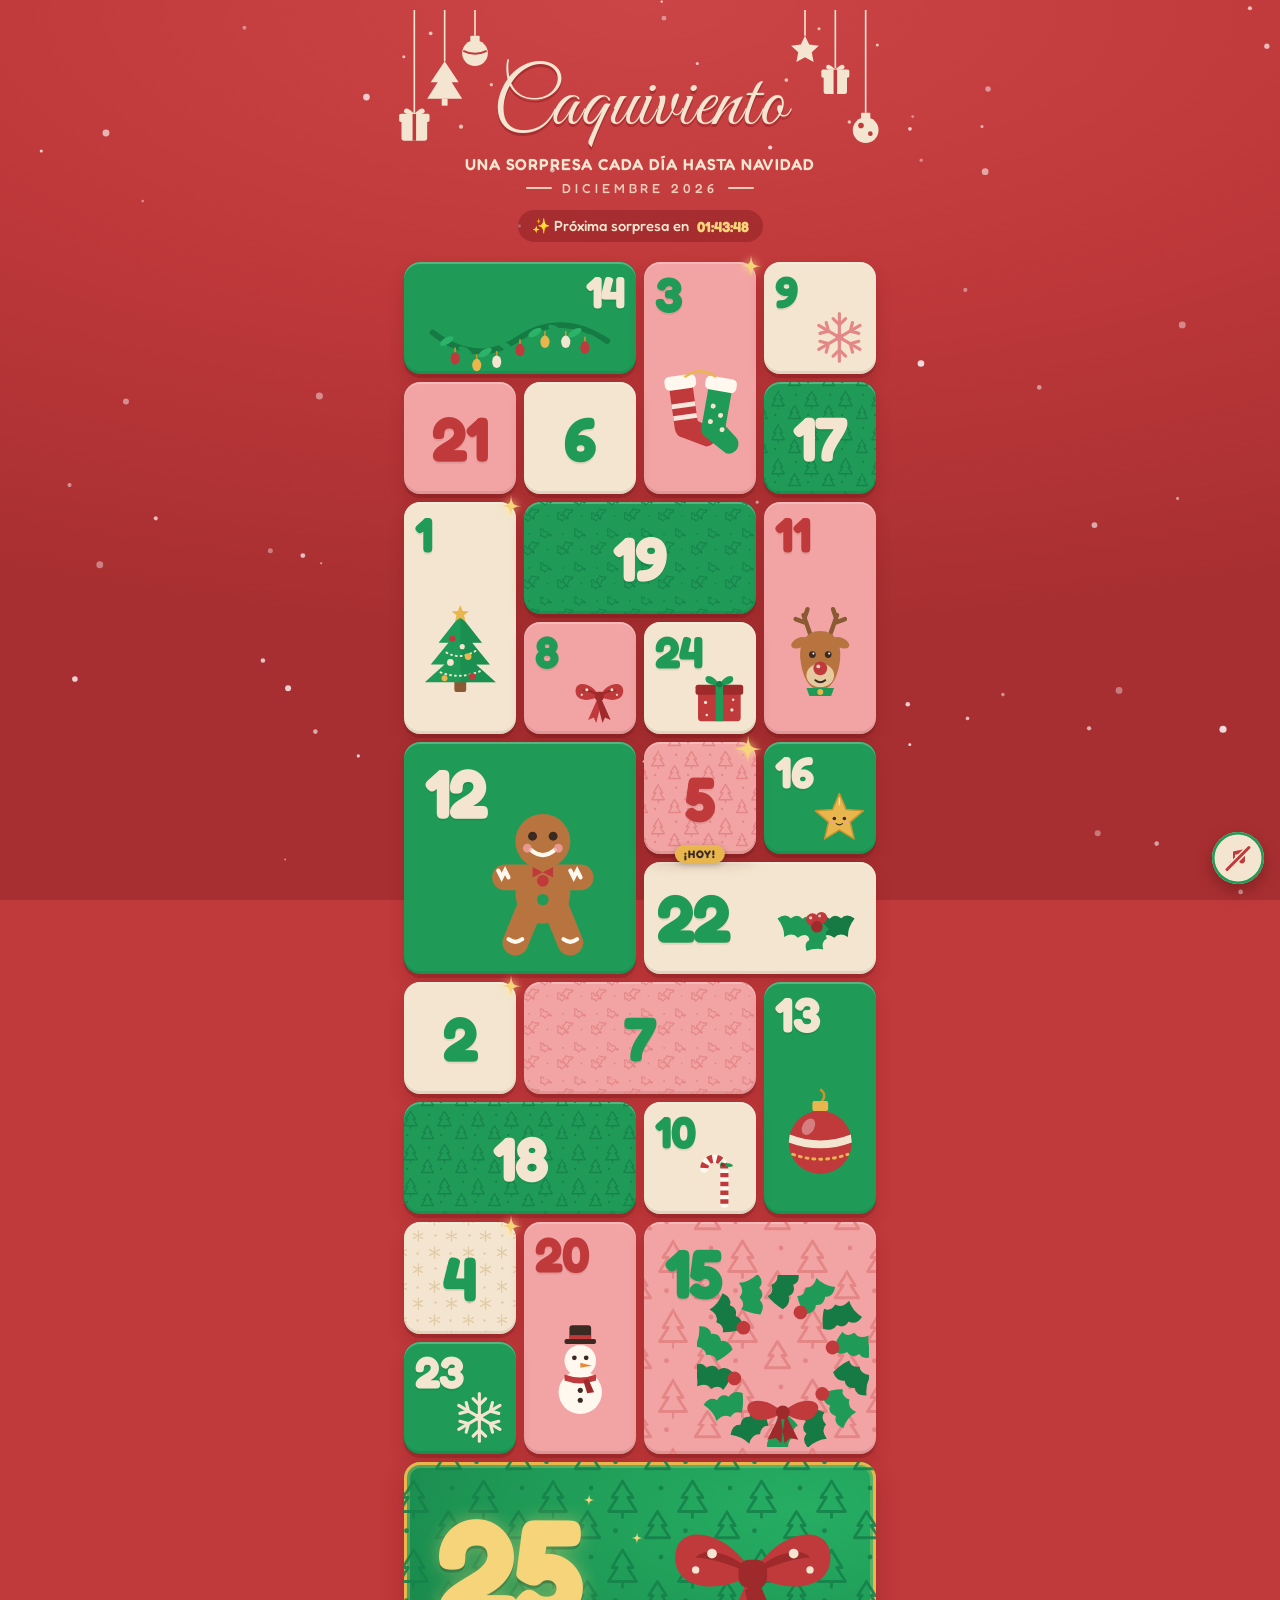
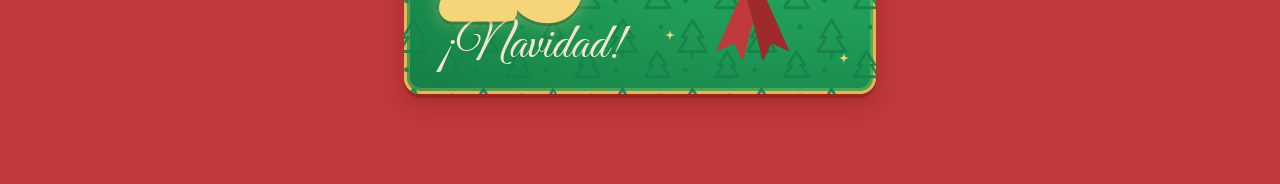
==== commit abefa894: "Memory más difícil: 8 parejas (16 cartas) en 18 intentos Co-Authored-By: Claude Opus 5.5 <noreply@an" ====
--- a/index.html
+++ b/index.html
@@ -33,7 +33,7 @@
   <link rel="preconnect" href="https://fonts.googleapis.com">
   <link rel="preconnect" href="https://fonts.gstatic.com" crossorigin>
   <link href="https://fonts.googleapis.com/css2?family=Caveat:wght@500;700&family=Dancing+Script:wght@600;700&family=Fredoka:wght@400;500;600;700&family=Great+Vibes&display=swap" rel="stylesheet">
-  <link rel="stylesheet" href="css/styles.css?v=6">
+  <link rel="stylesheet" href="css/styles.css?v=7">
 </head>
 <body class="fase-cargando">
   <canvas id="nieve" class="nieve" aria-hidden="true"></canvas>
@@ -149,9 +149,9 @@
 
   <canvas id="confeti" class="confeti" aria-hidden="true"></canvas>
 
-  <script src="js/iconos.js?v=6"></script>
-  <script src="js/regalos.js?v=6"></script>
-  <script src="js/app.js?v=6"></script>
-  <script src="js/juego.js?v=6"></script>
+  <script src="js/iconos.js?v=7"></script>
+  <script src="js/regalos.js?v=7"></script>
+  <script src="js/app.js?v=7"></script>
+  <script src="js/juego.js?v=7"></script>
 </body>
 </html>
--- a/css/styles.css
+++ b/css/styles.css
@@ -597,6 +597,12 @@
   gap: 10px;
   touch-action: manipulation;
 }
+.juego-memory.grande {
+  width: min(94vw, 420px, calc(100vh - 130px));
+  grid-template-columns: repeat(4, 1fr);
+  gap: 8px;
+}
+.juego-memory.grande .mem-cara { border-radius: 12px; }
 .mem-carta {
   aspect-ratio: 1;
   padding: 0;
